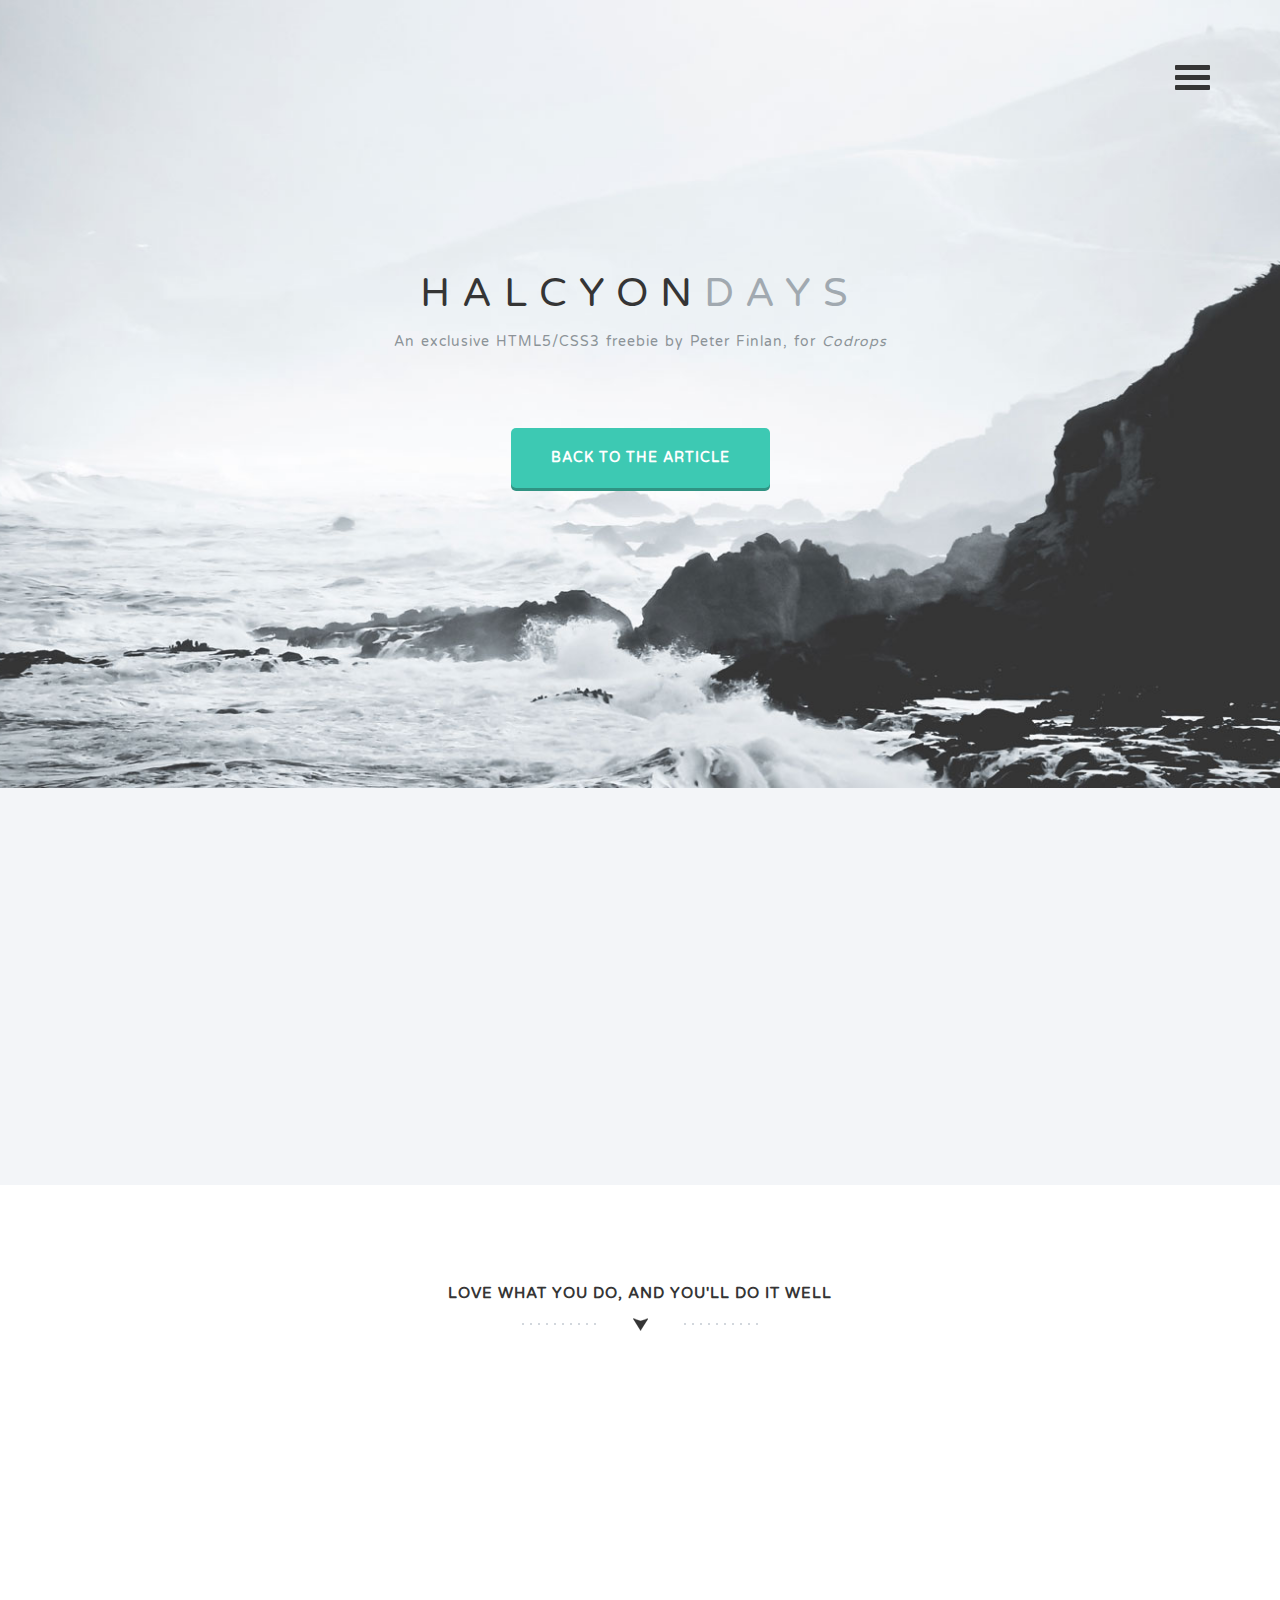
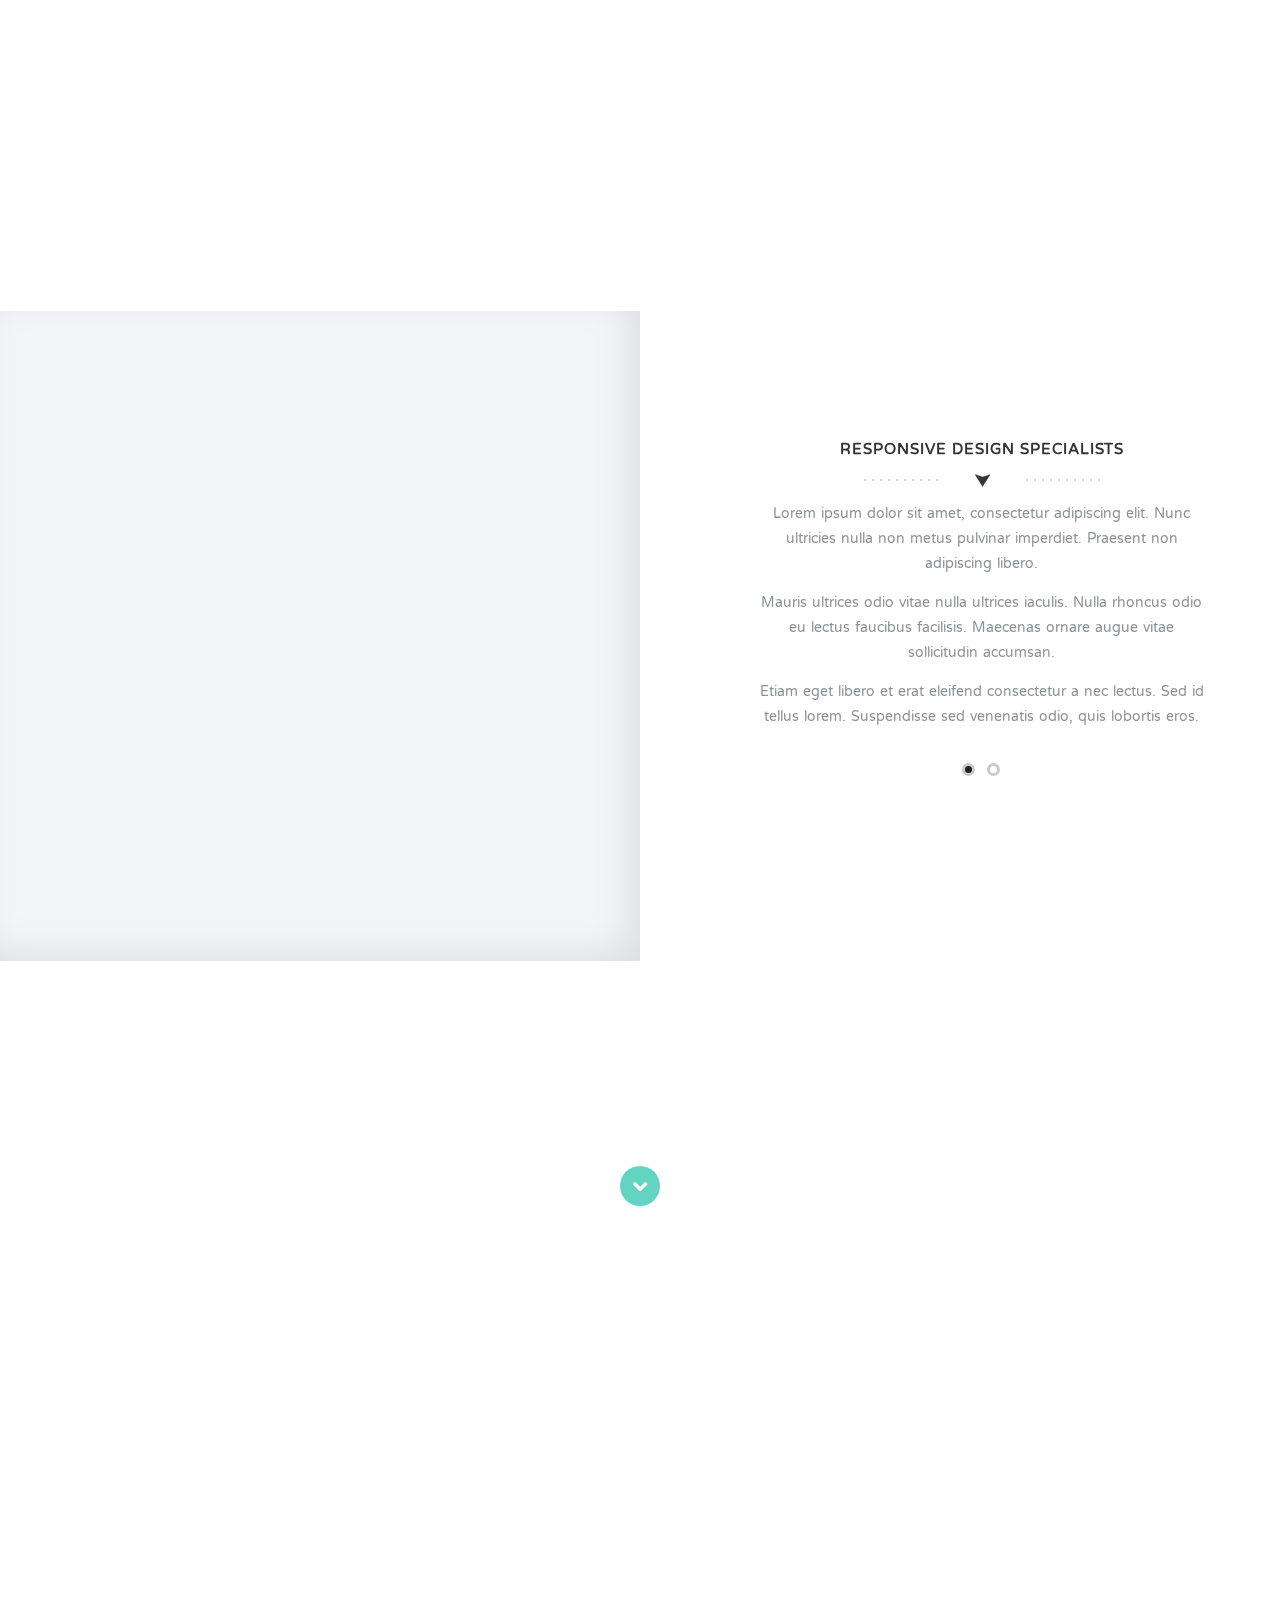
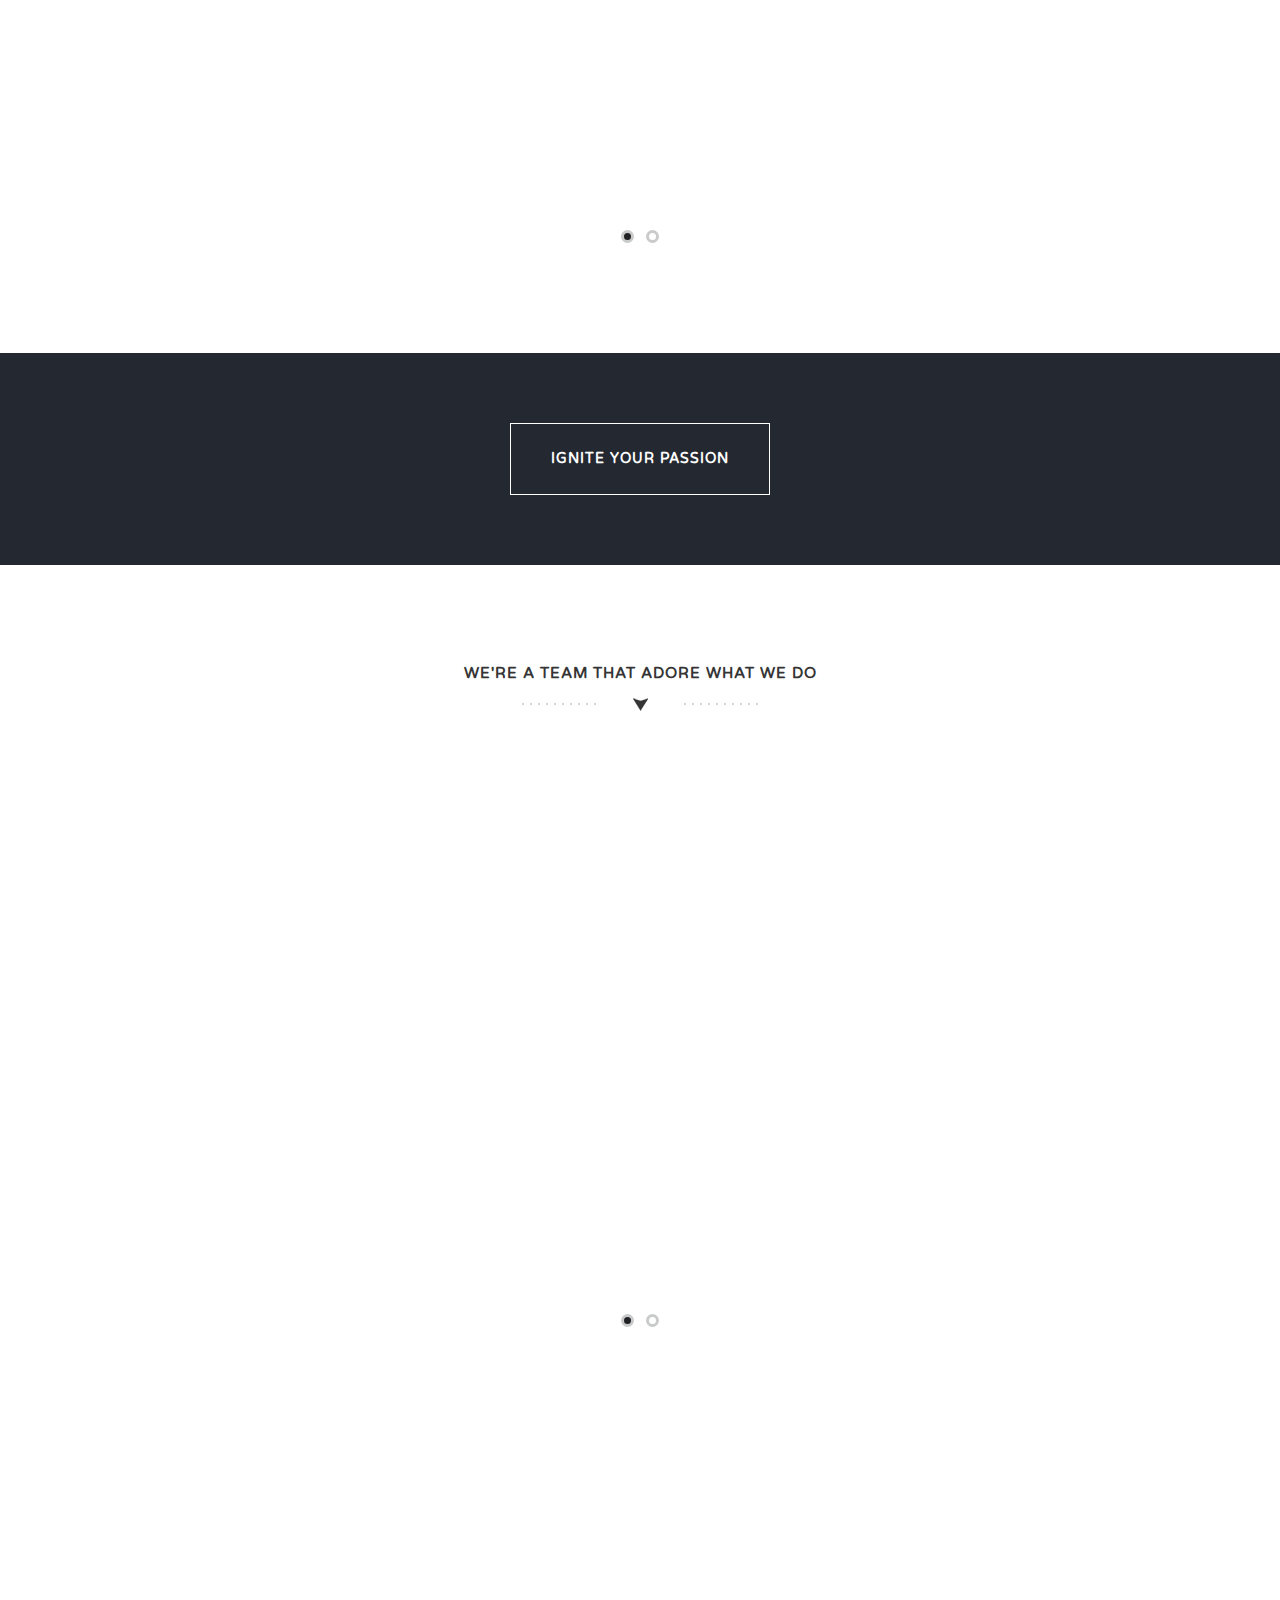
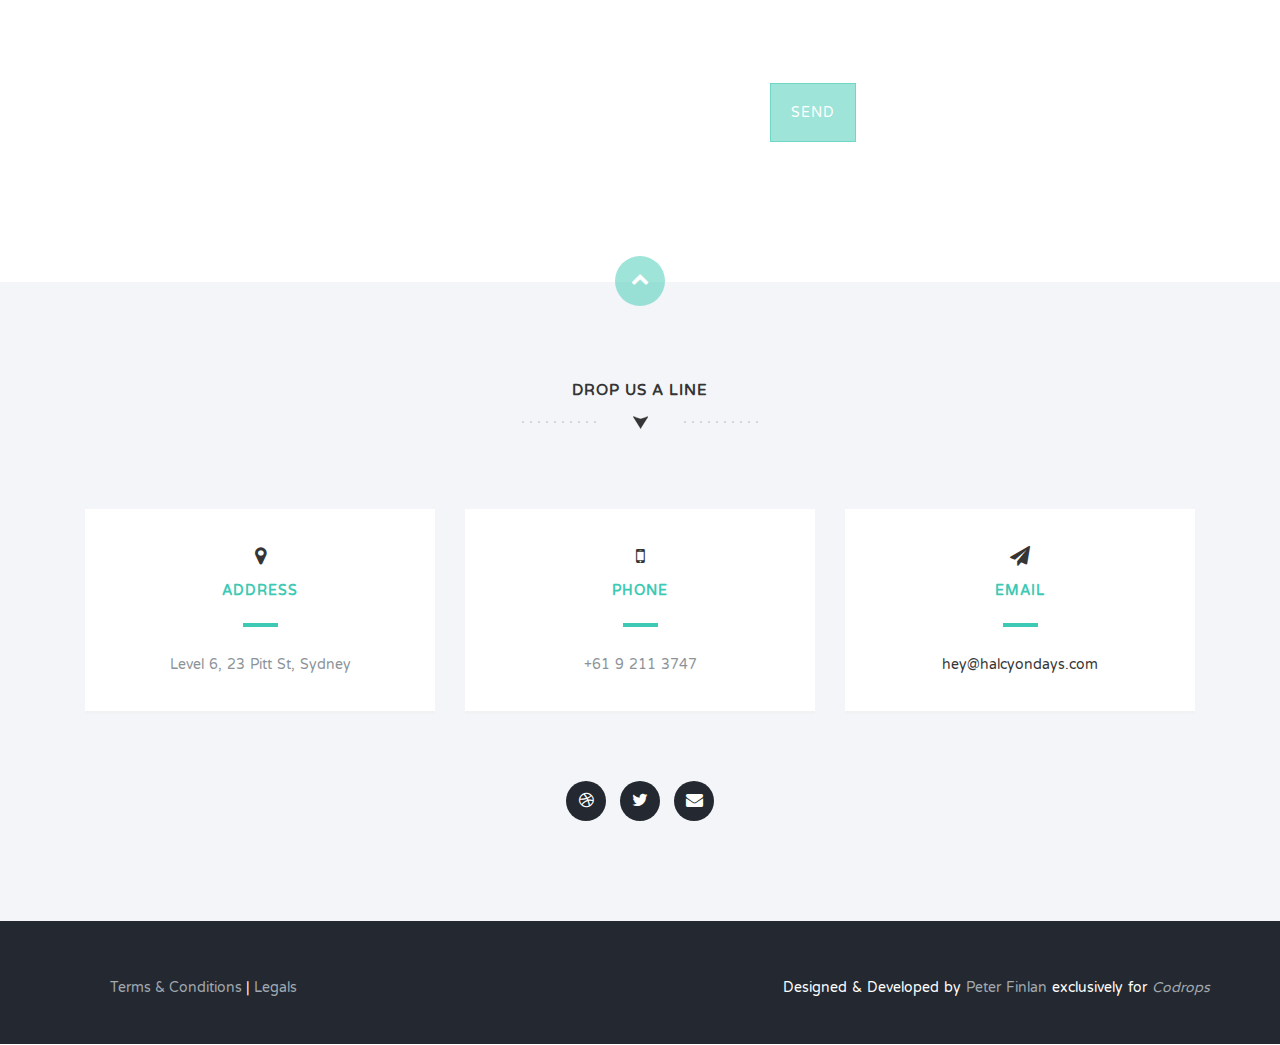
==== index.html @ e1e00771 "initial upload" ====
<!DOCTYPE html>
<html lang="en">
  <head>
    <meta charset="utf-8">
    <meta http-equiv="X-UA-Compatible" content="IE=edge">
    <meta name="viewport" content="width=device-width, initial-scale=1">
    <title>Halcyon Days - An Exclusive Freebie for Codrops by Peter Finlan.</title>
    <link href='http://fonts.googleapis.com/css?family=Varela+Round' rel='stylesheet' type='text/css'>
    <link href="css/bootstrap.min.css" rel="stylesheet">
    <link href="http://netdna.bootstrapcdn.com/font-awesome/4.1.0/css/font-awesome.min.css" rel="stylesheet">
    <link href="css/flexslider.css" rel="stylesheet" >
    <link href="css/styles.css" rel="stylesheet">
    <link href="css/queries.css" rel="stylesheet">
    <link href="css/animate.css" rel="stylesheet">
        <!-- HTML5 Shim and Respond.js IE8 support of HTML5 elements and media queries -->
        <!-- WARNING: Respond.js doesn't work if you view the page via file:// -->
        <!--[if lt IE 9]>
        <script src="https://oss.maxcdn.com/libs/html5shiv/3.7.0/html5shiv.js"></script>
        <script src="https://oss.maxcdn.com/libs/respond.js/1.4.2/respond.min.js"></script>
        <![endif]-->
      </head>
      <body id="top">
        <header id="home">
          <nav>
            <div class="container-fluid">
              <div class="row">
                <div class="col-md-8 col-md-offset-2 col-sm-8 col-sm-offset-2 col-xs-8 col-xs-offset-2">
                  <nav class="pull">
                    <ul class="top-nav">
                      <li><a href="#intro">Introduction <span class="indicator"><i class="fa fa-angle-right"></i></span></a></li>
                      <li><a href="#features">Features <span class="indicator"><i class="fa fa-angle-right"></i></span></a></li>
                      <li><a href="#responsive">Responsive Design <span class="indicator"><i class="fa fa-angle-right"></i></span></a></li>
                      <li><a href="#portfolio">Portfolio <span class="indicator"><i class="fa fa-angle-right"></i></span></a></li>
                      <li><a href="#team">Team <span class="indicator"><i class="fa fa-angle-right"></i></span></a></li>
                      <li><a href="#contact">Get in Touch <span class="indicator"><i class="fa fa-angle-right"></i></span></a></li>
                    </ul>
                  </nav>
                </div>
              </div>
            </div>
          </nav>
          <section class="hero" id="hero">
            <div class="container">
              <div class="row">
                <div class="col-md-12 text-right navicon">
                  <a id="nav-toggle" class="nav_slide_button" href="#"><span></span></a>
                </div>
              </div>
              <div class="row">
                <div class="col-md-8 col-md-offset-2 text-center inner">
                  <h1 class="animated fadeInDown">HALCYON<span>DAYS</span></h1>
                  <p class="animated fadeInUp delay-05s">An exclusive HTML5/CSS3 freebie by Peter Finlan, for <em>Codrops</em></p>
                </div>
              </div>
              <div class="row">
                <div class="col-md-6 col-md-offset-3 text-center">
                  <a href="http://tympanus.net/codrops/?p=19439" class="learn-more-btn">Back to the article</a>
                </div>
              </div>
            </div>
          </section>
        </header>
        <section class="intro text-center section-padding" id="intro">
          <div class="container">
            <div class="row">
              <div class="col-md-8 col-md-offset-2 wp1">
                <h1 class="arrow">A Creative Portfolio Template</h1>
                <p>Sed a lorem quis neque interdum <a href="#">consequat ut sed sem</a>. Duis quis tempor nunc. Interdum et malesuada fames ac ante ipsum primis in faucibus. Praesent id tempor ipsum. Fusce at massa ac nunc porta fringilla sed eget neque. Quisque quis pretium nulla. Fusce eget bibendum neque, vel volutpat augue. Lorem ipsum dolor sit amet, consectetur adipiscing elit. Interdum et malesuada fames ac ante ipsum primis in faucibus.</p>
              </div>
            </div>
          </div>
        </section>
        <section class="features text-center section-padding" id="features">
          <div class="container">
            <div class="row">
              <div class="col-md-12">
                <h1 class="arrow">Love what you do, and you'll do it well</h1>
                <div class="features-wrapper">
                  <div class="col-md-4 wp2">
                    <div class="icon">
                      <i class="fa fa-laptop shadow"></i>
                    </div>
                    <h2>Digital Design</h2>
                    <p>Lorem ipsum dolor sit amet, consectetur adipiscing elit. Sed a lorem quis neque interdum consequat ut sed sem. Duis quis tempor nunc. Interdum et malesuada fames ac ante ipsum
                    primis in faucibus.</p>
                  </div>
                  <div class="col-md-4 wp2 delay-05s">
                    <div class="icon">
                      <i class="fa fa-code shadow"></i>
                    </div>
                    <h2>Web Development</h2>
                    <p>Lorem ipsum dolor sit amet, consectetur adipiscing elit. Sed a lorem quis neque interdum consequat ut sed sem. Duis quis tempor nunc. Interdum et malesuada fames ac ante ipsum
                    primis in faucibus.</p>
                  </div>
                  <div class="col-md-4 wp2 delay-1s">
                    <div class="icon">
                      <i class="fa fa-heart shadow"></i>
                    </div>
                    <h2>Creative Direction</h2>
                    <p>Lorem ipsum dolor sit amet, consectetur adipiscing elit. Sed a lorem quis neque interdum consequat ut sed sem. Duis quis tempor nunc. Interdum et malesuada fames ac ante ipsum
                    primis in faucibus.</p>
                  </div>
                  <div class="clearfix"></div>
                </div>
              </div>
            </div>
          </div>
        </section>
        <section class="text-center" id="responsive">
          <div class="container-fluid nopadding responsive-services">
            <div class="wrapper">
              <div class="iphone">
                <div class="wp3"></div>
              </div>
              <div class="fluid-white"></div>
            </div>
            <div class="container designs">
              <div class="row">
                <div class="col-md-5 col-md-offset-7">
                  <div id="servicesSlider">
                    <ul class="slides">
                      <li>
                        <h1 class="arrow">Responsive Design Specialists</h1>
                        <p>Lorem ipsum dolor sit amet, consectetur adipiscing elit. Nunc ultricies nulla non metus pulvinar imperdiet. Praesent non adipiscing libero. </p>
                        <p>
                        Mauris ultrices odio vitae nulla ultrices iaculis. Nulla rhoncus odio eu lectus faucibus facilisis. Maecenas ornare augue vitae sollicitudin accumsan. </p>
                        <p>Etiam eget libero et erat eleifend consectetur a nec lectus. Sed id tellus lorem. Suspendisse sed venenatis odio, quis lobortis eros.</p>
                      </li>
                      <li>
                        <h1 class="arrow">Bootstrap Professionals</h1>
                        <p>Lorem ipsum dolor sit amet, consectetur adipiscing elit. Nunc ultricies nulla non metus pulvinar imperdiet. Praesent non adipiscing libero. </p>
                        <p>
                        Mauris ultrices odio vitae nulla ultrices iaculis. Nulla rhoncus odio eu lectus faucibus facilisis. Maecenas ornare augue vitae sollicitudin accumsan. </p>
                        <p>Etiam eget libero et erat eleifend consectetur a nec lectus. Sed id tellus lorem. Suspendisse sed venenatis odio, quis lobortis eros.</p>
                      </li>
                    </ul>
                  </div>
                </div>
              </div>
            </div>
          </div>
        </section>
        <section class="swag text-center">
          <div class="container">
            <div class="row">
              <div class="col-md-8 col-md-offset-2">
                <h1>I got 99 Problems<span>but <em>design</em> 'aint one</span></h1>
                <a href="#portfolio" class="down-arrow-btn"><i class="fa fa-chevron-down"></i></a>
              </div>
            </div>
          </div>
        </section>
        <section class="portfolio text-center section-padding" id="portfolio">
          <div class="container">
            <div class="row">
              <div id="portfolioSlider">
                <ul class="slides">
                  <li>
                    <div class="col-md-4 wp4">
                      <div class="overlay-effect effects clearfix">
                        <div class="img">
                          <img src="img/portfolio-01.jpg" alt="Portfolio Item">
                          <div class="overlay">
                            <a href="#" class="expand"><i class="fa fa-search"></i><br>View More</a>
                            <a class="close-overlay hidden">x</a>
                          </div>
                        </div>
                      </div>
                      <h2>Creative Minds</h2>
                      <p>Lorem ipsum dolor sit amet, consectetur adipiscing elit. Nunc ultricies nulla non metus pulvinar imperdiet. Praesent non adipiscing libero.</p>
                    </div>
                    <div class="col-md-4 wp4 delay-05s">
                      <div class="overlay-effect effects clearfix">
                        <div class="img">
                          <img src="img/portfolio-02.jpg" alt="Portfolio Item">
                          <div class="overlay">
                            <a href="#" class="expand"><i class="fa fa-search"></i><br>View More</a>
                            <a class="close-overlay hidden">x</a>
                          </div>
                        </div>
                      </div>
                      <h2>Creative Hearts</h2>
                      <p>Lorem ipsum dolor sit amet, consectetur adipiscing elit. Nunc ultricies nulla non metus pulvinar imperdiet. Praesent non adipiscing libero.</p>
                    </div>
                    <div class="col-md-4 wp4 delay-1s">
                      <div class="overlay-effect effects clearfix">
                        <div class="img">
                          <img src="img/portfolio-03.jpg" alt="Portfolio Item">
                          <div class="overlay">
                            <a href="#" class="expand"><i class="fa fa-search"></i><br>View More</a>
                            <a class="close-overlay hidden">x</a>
                          </div>
                        </div>
                      </div>
                      <h2>Creative Ideas</h2>
                      <p>Lorem ipsum dolor sit amet, consectetur adipiscing elit. Nunc ultricies nulla non metus pulvinar imperdiet. Praesent non adipiscing libero.</p>
                    </div>
                  </li>
                  <li>
                    <div class="col-md-4 wp4">
                      <div class="overlay-effect effects clearfix">
                        <div class="img">
                          <img src="img/portfolio-01.jpg" alt="Portfolio Item">
                          <div class="overlay">
                            <a href="#" class="expand"><i class="fa fa-search"></i><br>View More</a>
                            <a class="close-overlay hidden">x</a>
                          </div>
                        </div>
                      </div>
                      <h2>Creative Minds</h2>
                      <p>Lorem ipsum dolor sit amet, consectetur adipiscing elit. Nunc ultricies nulla non metus pulvinar imperdiet. Praesent non adipiscing libero.</p>
                    </div>
                    <div class="col-md-4 wp4 delay-05s">
                      <div class="overlay-effect effects clearfix">
                        <div class="img">
                          <img src="img/portfolio-02.jpg" alt="Portfolio Item">
                          <div class="overlay">
                            <a href="#" class="expand"><i class="fa fa-search"></i><br>View More</a>
                            <a class="close-overlay hidden">x</a>
                          </div>
                        </div>
                      </div>
                      <h2>Creative Hearts</h2>
                      <p>Lorem ipsum dolor sit amet, consectetur adipiscing elit. Nunc ultricies nulla non metus pulvinar imperdiet. Praesent non adipiscing libero.</p>
                    </div>
                    <div class="col-md-4 wp4 delay-1s">
                      <div class="overlay-effect effects clearfix">
                        <div class="img">
                          <img src="img/portfolio-03.jpg" alt="Portfolio Item">
                          <div class="overlay">
                            <a href="#" class="expand"><i class="fa fa-search"></i><br>View More</a>
                            <a class="close-overlay hidden">x</a>
                          </div>
                        </div>
                      </div>
                      <h2>Creative Ideas</h2>
                      <p>Lorem ipsum dolor sit amet, consectetur adipiscing elit. Nunc ultricies nulla non metus pulvinar imperdiet. Praesent non adipiscing libero.</p>
                    </div>
                  </li>
                </ul>
              </div>
            </div>
          </div>
        </section>
        <div class="ignite-cta text-center">
          <div class="container">
            <div class="row">
              <div class="col-md-12">
                <a href="#" class="ignite-btn">Ignite Your Passion</a>
              </div>
            </div>
          </div>
        </div>
        <section class="team text-center section-padding" id="team">
          <div class="container">
            <div class="row">
              <div class="col-md-12">
                <h1 class="arrow">We're a team that adore what we do</h1>
              </div>
            </div>
            <div class="row">
              <div class="team-wrapper">
                <div id="teamSlider">
                  <ul class="slides">
                    <li>
                      <div class="col-md-4 wp5">
                        <img src="img/team-01.png" alt="Team Member">
                        <h2>Jon Snow</h2>
                        <p>Lorem ipsum dolor sit amet, consectetur adipiscing elit. Nunc ultricies nulla non metus pulvinar imperdiet. Praesent non adipiscing libero.</p>
                        <div class="social">
                          <ul class="social-buttons">
                            <li><a href="#" class="social-btn"><i class="fa fa-dribbble"></i></a></li>
                            <li><a href="#" class="social-btn"><i class="fa fa-twitter"></i></a></li>
                            <li><a href="#" class="social-btn"><i class="fa fa-envelope"></i></a></li>
                          </ul>
                        </div>
                      </div>
                      
                      <div class="col-md-4 wp5 delay-05s">
                        <img src="img/team-02.png" alt="Team Member">
                        <h2>Cersei Lannister</h2>
                        <p>Lorem ipsum dolor sit amet, consectetur adipiscing elit. Nunc ultricies nulla non metus pulvinar imperdiet. Praesent non adipiscing libero.</p>
                        <div class="social">
                          <ul class="social-buttons">
                            <li><a href="#" class="social-btn"><i class="fa fa-dribbble"></i></a></li>
                            <li><a href="#" class="social-btn"><i class="fa fa-twitter"></i></a></li>
                            <li><a href="#" class="social-btn"><i class="fa fa-envelope"></i></a></li>
                          </ul>
                        </div>
                      </div>
                      <div class="col-md-4 wp5 delay-1s">
                        <img src="img/team-03.png" alt="Team Member">
                        <h2>Jamie Lannister</h2>
                        <p>Lorem ipsum dolor sit amet, consectetur adipiscing elit. Nunc ultricies nulla non metus pulvinar imperdiet. Praesent non adipiscing libero.</p>
                        <div class="social">
                          <ul class="social-buttons">
                            <li><a href="#" class="social-btn"><i class="fa fa-dribbble"></i></a></li>
                            <li><a href="#" class="social-btn"><i class="fa fa-twitter"></i></a></li>
                            <li><a href="#" class="social-btn"><i class="fa fa-envelope"></i></a></li>
                          </ul>
                        </div>
                      </div>
                    </li>
                    <li>
                      <div class="col-md-4 wp5">
                        <img src="img/team-01.png" alt="Team Member">
                        <h2>Jon Snow</h2>
                        <p>Lorem ipsum dolor sit amet, consectetur adipiscing elit. Nunc ultricies nulla non metus pulvinar imperdiet. Praesent non adipiscing libero.</p>
                        <div class="social">
                          <ul class="social-buttons">
                            <li><a href="#" class="social-btn"><i class="fa fa-dribbble"></i></a></li>
                            <li><a href="#" class="social-btn"><i class="fa fa-twitter"></i></a></li>
                            <li><a href="#" class="social-btn"><i class="fa fa-envelope"></i></a></li>
                          </ul>
                        </div>
                      </div>
                      <div class="col-md-4 wp5 delay-05s">
                        <img src="img/team-02.png" alt="Team Member">
                        <h2>Cersei Lannister</h2>
                        <p>Lorem ipsum dolor sit amet, consectetur adipiscing elit. Nunc ultricies nulla non metus pulvinar imperdiet. Praesent non adipiscing libero.</p>
                        <div class="social">
                          <ul class="social-buttons">
                            <li><a href="#" class="social-btn"><i class="fa fa-dribbble"></i></a></li>
                            <li><a href="#" class="social-btn"><i class="fa fa-twitter"></i></a></li>
                            <li><a href="#" class="social-btn"><i class="fa fa-envelope"></i></a></li>
                          </ul>
                        </div>
                      </div>
                      <div class="col-md-4 wp5 delay-1s">
                        <img src="img/team-03.png" alt="Team Member">
                        <h2>Jamie Lannister</h2>
                        <p>Lorem ipsum dolor sit amet, consectetur adipiscing elit. Nunc ultricies nulla non metus pulvinar imperdiet. Praesent non adipiscing libero.</p>
                        <div class="social">
                          <ul class="social-buttons">
                            <li><a href="#" class="social-btn"><i class="fa fa-dribbble"></i></a></li>
                            <li><a href="#" class="social-btn"><i class="fa fa-twitter"></i></a></li>
                            <li><a href="#" class="social-btn"><i class="fa fa-envelope"></i></a></li>
                          </ul>
                        </div>
                      </div>
                    </li>
                  </ul>
                </div>
              </div>
            </div>
          </div>
        </section>
        <section class="subscribe text-center">
          <div class="container">
            <h1><i class="fa fa-paper-plane"></i><span>Subscribe to stay in the loop</span></h1>
            <form action="#">
              <input type="text" name="" value="" placeholder="" required>
              <input type="submit" name="" value="Send">
            </form>
          </div>
        </section>
        <section class="dark-bg text-center section-padding contact-wrap" id="contact">
          <a href="#top" class="up-btn"><i class="fa fa-chevron-up"></i></a>
          <div class="container">
            <div class="row">
              <div class="col-md-12">
                <h1 class="arrow">Drop us a line</h1>
              </div>
            </div>
            <div class="row contact-details">
              <div class="col-md-4">
                <div class="light-box box-hover">
                  <h2><i class="fa fa-map-marker"></i><span>Address</span></h2>
                  <p>Level 6, 23 Pitt St, Sydney</p>
                </div>
              </div>
              <div class="col-md-4">
                <div class="light-box box-hover">
                  <h2><i class="fa fa-mobile"></i><span>Phone</span></h2>
                  <p>+61 9 211 3747</p>
                </div>
              </div>
              <div class="col-md-4">
                <div class="light-box box-hover">
                  <h2><i class="fa fa-paper-plane"></i><span>Email</span></h2>
                  <p><a href="#">hey@halcyondays.com</a></p>
                </div>
              </div>
            </div>
            <div class="row">
              <div class="col-md-12">
                <ul class="social-buttons">
                  <li><a href="#" class="social-btn"><i class="fa fa-dribbble"></i></a></li>
                  <li><a href="#" class="social-btn"><i class="fa fa-twitter"></i></a></li>
                  <li><a href="#" class="social-btn"><i class="fa fa-envelope"></i></a></li>
                </ul>
              </div>
            </div>
          </div>
        </section>
        <footer>
          <div class="container">
            <div class="row">
              <div class="col-md-6">
                <ul class="legals">
                  <li><a href="#">Terms &amp; Conditions</a></li>
                  <li><a href="#">Legals</a></li>
                </ul>
              </div>
              <div class="col-md-6 credit">
                <p>Designed &amp; Developed by <a href="http://www.peterfinlan.com/">Peter Finlan</a> exclusively for <a href="http://tympanus.net/codrops/"><em>Codrops</em></a></p>
              </div>
            </div>
          </div>
        </footer>
        <!-- jQuery (necessary for Bootstrap's JavaScript plugins) -->
        <script src="https://ajax.googleapis.com/ajax/libs/jquery/1.11.0/jquery.min.js"></script>
        <!-- Include all compiled plugins (below), or include individual files as needed -->
        <script src="js/waypoints.min.js"></script>
        <script src="js/bootstrap.min.js"></script>
        <script src="js/scripts.js"></script>
        <script src="js/jquery.flexslider.js"></script>
        <script src="js/modernizr.js"></script>
      </body>
    </html>
---- css/styles.css ----
/* ! normalize.css v1.0.0 | MIT License | git.io/normalize */
 
/* ==========================================================================
HTML5 display definitions
========================================================================== */
 
/* * Corrects `block` display not defined in IE 6/7/8/9 and Firefox 3. */
 
article, aside, details, figcaption, figure, footer, header, hgroup, nav, section, summary { display: block; }
/* * Corrects `inline-block` display not defined in IE 6/7/8/9 and Firefox 3. */
audio, canvas, video { display: inline-block; *display: inline; *zoom: 1; }
/* * Prevents modern browsers from displaying `audio` without controls.
* Remove excess height in iOS 5 devices. */
audio:not([controls]) { display: none; height: 0; }
/* * Addresses styling for `hidden` attribute not present in IE 7/8/9, Firefox 3, * and Safari 4.
* Known issue:no IE 6 support. */
[hidden] { display: none; }
/* ==========================================================================
Base
========================================================================== */
/* * 1. Corrects text resizing oddly in IE 6/7 when body `font-size` is set using
*    `em` units.
* 2. Prevents iOS text size adjust after orientation change, without disabling
*    user zoom. */
 
html { font-size: 100%; /* 1 */
	-webkit-text-size-adjust: 100%; /* 2 */
-ms-text-size-adjust: 100%; /* 2 */ }
html, html a { -webkit-font-smoothing: antialiased; text-shadow: 1px 1px 1px rgba(0, 0, 0, 0.004); }
/* * Addresses `font-family` inconsistency between `textarea` and other form
* elements. */
html, button, input, select, textarea { font-family: 'Varela Round', sans-serif; }
/* * Addresses margins handled incorrectly in IE 6/7. */
body { margin: 0; font-family: 'Varela Round', sans-serif; }
/* ==========================================================================
Links
========================================================================== */
/* * Addresses `outline` inconsistency between Chrome and other browsers. */
 
a:focus { outline: thin dotted; }
/* * Improves readability when focused and also mouse hovered in all browsers. */
a:active, a:hover { outline: 0; }
/* ==========================================================================
Typography
========================================================================== */
/* * Addresses font sizes and margins set differently in IE 6/7.
* Addresses font sizes within `section` and `article` in Firefox 4+, Safari 5, * and Chrome. */
 
h1 { font-size: 2em; margin: 0.67em 0; color: #353535; }
h2 { font-size: 1.5em; margin: 0.83em 0; }
h3 { font-size: 1.17em; margin: 1em 0; }
h4 { font-size: 1em; margin: 1.33em 0; }
h5 { font-size: 0.83em; margin: 1.67em 0; }
h6 { font-size: 0.75em; margin: 2.33em 0; }
/* * Addresses styling not present in IE 7/8/9, Safari 5, and Chrome. */
abbr[title] { border-bottom: 1px dotted; }
/* * Addresses style set to `bolder` in Firefox 3+, Safari 4/5, and Chrome. */
b, strong { font-weight: bold; }
blockquote { margin: 1em 40px; }
/* * Addresses styling not present in Safari 5 and Chrome. */
dfn { font-style: italic; }
/* * Addresses styling not present in IE 6/7/8/9. */
mark { background: #ff0; color: #000; }
/* * Addresses margins set differently in IE 6/7. */
p, pre { margin: 1em 0; }
/* * Corrects font family set oddly in IE 6, Safari 4/5, and Chrome. */
code, kbd, pre, samp { font-family: monospace, serif; _font-family: 'courier new', monospace; font-size: 1em; }
/* * Improves readability of pre-formatted text in all browsers. */
pre { white-space: pre; white-space: pre-wrap; word-wrap: break-word; }
/* * Addresses CSS quotes not supported in IE 6/7. */
q { quotes: none; }
/* * Addresses `quotes` property not supported in Safari 4. */
q:before, q:after { content: ''; content: none; }
small { font-size: 75%; }
/* * Prevents `sub` and `sup` affecting `line-height` in all browsers. */
sub, sup { font-size: 75%; line-height: 0; position: relative; vertical-align: baseline; }
sup { top: -0.5em; }
sub { bottom: -0.25em; }
/* ==========================================================================
Lists
========================================================================== */
/* * Addresses margins set differently in IE 6/7. */
 
dl, menu, ol, ul { margin: 1em 0; }
dd { margin: 0 0 0 40px; }
/* * Addresses paddings set differently in IE 6/7. */
menu, ol, ul { padding: 0 0 0 40px; }
/* * Corrects list images handled incorrectly in IE 7. */
nav ul, nav ol { list-style: none; list-style-image: none; }
/* ==========================================================================
Embedded content
========================================================================== */
/* * 1. Removes border when inside `a` element in IE 6/7/8/9 and Firefox 3.
* 2. Improves image quality when scaled in IE 7. */
 
img { border: 0; /* 1 */
-ms-interpolation-mode: bicubic; /* 2 */ }
/* * Corrects overflow displayed oddly in IE 9. */
svg:not(:root) { overflow: hidden; }
/* ==========================================================================
Figures
========================================================================== */
/* * Addresses margin not present in IE 6/7/8/9, Safari 5, and Opera 11. */
 
figure { margin: 0; }
/* ==========================================================================
Forms
========================================================================== */
/* * Corrects margin displayed oddly in IE 6/7. */
 
form { margin: 0; }
/* * Define consistent border, margin, and padding. */
fieldset { border: 1px solid #c0c0c0; margin: 0 2px; padding: 0.35em 0.625em 0.75em; }
/* * 1. Corrects color not being inherited in IE 6/7/8/9.
* 2. Corrects text not wrapping in Firefox 3.
* 3. Corrects alignment displayed oddly in IE 6/7. */
legend { border: 0; /* 1 */
	padding: 0; white-space: normal; /* 2 */
*margin-left: -7px; /* 3 */ }
/* * 1. Corrects font size not being inherited in all browsers.
* 2. Addresses margins set differently in IE 6/7, Firefox 3+, Safari 5, *    and Chrome.
* 3. Improves appearance and consistency in all browsers. */
button, input, select, textarea { font-size: 100%; /* 1 */
	margin: 0; /* 2 */
	vertical-align: baseline; /* 3 */
*vertical-align: middle; /* 3 */ }
/* * Addresses Firefox 3+ setting `line-height` on `input` using ` !important` in
* the UA stylesheet. */
button, input { line-height: normal; }
/* * 1. Avoid the WebKit bug in Android 4.0.* where (2) destroys native `audio`
*    and `video` controls.
* 2. Corrects inability to style clickable `input` types in iOS.
* 3. Improves usability and consistency of cursor style between image-type
*    `input` and others.
* 4. Removes inner spacing in IE 7 without affecting normal text inputs.
*    Known issue:inner spacing remains in IE 6. */
button, html input[type="button"], /* 1 */
input[type="reset"], input[type="submit"] { -webkit-appearance: button; /* 2 */
	cursor: pointer; /* 3 */
*overflow: visible; /* 4 */ }
/* * Re-set default cursor for disabled elements. */
button[disabled], input[disabled] { cursor: default; }
/* * 1. Addresses box sizing set to content-box in IE 8/9.
* 2. Removes excess padding in IE 8/9.
* 3. Removes excess padding in IE 7.
*    Known issue:excess padding remains in IE 6. */
input[type="checkbox"], input[type="radio"] { box-sizing: border-box; /* 1 */
	padding: 0; /* 2 */
	*height: 13px; /* 3 */
*width: 13px; /* 3 */ }
/* * 1. Addresses `appearance` set to `searchfield` in Safari 5 and Chrome.
* 2. Addresses `box-sizing` set to `border-box` in Safari 5 and Chrome
*    (include `-moz` to future-proof). */
input[type="search"] { -webkit-appearance: textfield; /* 1 */
	-moz-box-sizing: content-box; -webkit-box-sizing: content-box; /* 2 */
box-sizing: content-box; }
/* * Removes inner padding and search cancel button in Safari 5 and Chrome
* on OS X. */
input[type="search"]::-webkit-search-cancel-button, input[type="search"]::-webkit-search-decoration { -webkit-appearance: none; }
/* * Removes inner padding and border in Firefox 3+. */
button::-moz-focus-inner, input::-moz-focus-inner { border: 0; padding: 0; }
/* * 1. Removes default vertical scrollbar in IE 6/7/8/9.
* 2. Improves readability and alignment in all browsers. */
textarea { overflow: auto; /* 1 */
vertical-align: top; /* 2 */ }
/* ==========================================================================
Tables
========================================================================== */
/* * Remove most spacing between table cells. */
table { border-collapse: collapse; border-spacing: 0; }
/* ==========================================================================
Global Styles
========================================================================== */
a { color: #353535; -webkit-transition: all 0.5s; -moz-transition: all 0.5s; -o-transition: all 0.5s; transition: all 0.5s; }
a:hover, a:focus { color: #3dc9b3; text-decoration: none; }
p { color: #8c9398; word-spacing: 1px; line-height: 25px; font-size: 14px; }
h2 { font-size: 15px; color: #353535; text-transform: uppercase; font-weight: bold; }
h2::after { content: " "; border: solid 2px #3dc9b3; display: block; width: 35px; margin: 25px auto; }
.section-padding { padding: 90px 0 100px }
.dark-bg { background: #f3f5f8; }
.light-bg { background-color: #fff; }
.dark-box { background: #f3f5f8; -webkit-box-shadow: 0px 3px 0px 0px #f0f2f4; -moz-box-shadow: 0px 3px 0px 0px #f0f2f4; box-shadow: 0px 3px 0px 0px #f0f2f4; }
.light-box { background-color: #fff; -webkit-box-shadow: 0px 3px 0px 0px #f0f2f4; -moz-box-shadow: 0px 3px 0px 0px #f0f2f4; box-shadow: 0px 3px 0px 0px #f0f2f4; padding: 20px 0; }
.light-box:hover, .light-box:focus { -webkit-box-shadow: 0px 3px 0px 0px #3dc9b3; -moz-box-shadow: 0px 3px 0px 0px #3dc9b3; box-shadow: 0px 3px 0px 0px #3dc9b3; }
.box-hover { transition: all 500ms ease-in-out; -webkit-transition: all 500ms ease-in-out; -moz-transition: all 500ms ease-in-out; -o-transition: all 500ms ease-in-out; }
.box-hover:hover, .box-hover:focus { transform: translate(0, -15px); -webkit-transform: translate(0, -15px); -ms-transform: translate(0, -15px); }
.wrapper { height: 650px; }
.nopadding { padding: 0; }
.inner { padding-top: 170px; }
/* ==========================================================================
Navigation
========================================================================== */
nav { background-color: #242830; margin-top: -1px; }
nav ul { list-style: none; padding: 0; }
nav ul li { color: rgba(255, 255, 255, 0.6); display: block; border-bottom: 1px dotted rgba(255, 255, 255, 0.2); transition: all 0.5s ease; -moz-transition: all 0.5s ease; -webkit-transition: all 0.5s ease; -o-transition: all 0.5s ease; padding-left: 0; position: relative; }
nav ul li:last-child { border: none; }
nav ul li a { color: rgba(255, 255, 255, 0.6); display: block; padding: 20px; transition: all 0.5s ease; -moz-transition: all 0.5s ease; -webkit-transition: all 0.5s ease; -o-transition: all 0.5s ease; padding-left: 0; position: relative; }
nav ul li a:hover, nav ul li a:focus { text-decoration: none; color: rgba(255, 255, 255, 1); }
#nav-toggle { position: absolute; right: 15px; top: 0; }
#nav-toggle { cursor: pointer; padding: 10px 35px 16px 0px; }
#nav-toggle span, #nav-toggle span:before, #nav-toggle span:after { cursor: pointer; border-radius: 1px; -moz-border-radius: 1px; -webkit-border-radius: 1px; -o-border-radius: 1px; height: 5px; width: 35px; background: #353535; position: absolute; display: block; content: ''; }
#nav-toggle span:before { top: -10px; }
#nav-toggle span:after { bottom: -10px; }
#nav-toggle span, #nav-toggle span:before, #nav-toggle span:after { transition: all 500ms ease-in-out; -webkit-transition: all 500ms ease-in-out; -moz-transition: all 500ms ease-in-out; -o-transition: all 500ms ease-in-out; }
#nav-toggle.active span { background-color: transparent; }
#nav-toggle.active span:before, #nav-toggle.active span:after { top: 0; }
#nav-toggle.active span:before { transform: rotate(45deg); -webkit-transform: rotate(45deg); -ms-transform: rotate(45deg); }
#nav-toggle.active span:after { transform: translateY(-10px) rotate(-45deg); -webkit-transform: translateY(-10px) rotate(-45deg); -ms-transform: translateY(-10px) rotate(-45deg); top: 10px; }
.navicon { position: relative; height: 26px; }
.indicator { position: absolute; right: 0 !important; }
.pull { display: none; }
/* ==========================================================================
Hero
========================================================================== */
.hero { background: url('../img/hero-bg.jpg') no-repeat center center; -webkit-background-size: cover; -moz-background-size: cover; -o-background-size: cover; background-size: cover; padding: 65px 0 300px 0; height: auto; }
.hero h1 { font-size: 40px; letter-spacing: 12px; margin: 10px; }
.hero h1 span { color: #a1a9b0; display: inline-block; }
.hero p { letter-spacing: 1px; }
.learn-more-btn { background: rgba(61, 201, 179, 1); padding: 20px 40px; border-radius: 5px; -moz-border-radius: 5px; -webkit-border-radius: 5px; -o-border-radius: 5px; color: #fff; text-transform: uppercase; letter-spacing: 1px; display: inline-block; -webkit-box-shadow: 0px 3px 0px 0px #309383; -moz-box-shadow: 0px 3px 0px 0px #309383; box-shadow: 0px 3px 0px 0px #309383; margin: 60px 0 0; font-weight: bold; }
.learn-more-btn:hover, .learn-more-btn:focus { background: rgba(61, 201, 179, 0.6); color: #fff; }
/* ==========================================================================
Intro
========================================================================== */
.intro { background: #f3f5f8; }
.intro p { margin: 50px 0 0; }
h1.arrow { font-size: 15px; text-transform: uppercase; color: #353535; letter-spacing: 1px; background: url('../img/h1-bg.png') no-repeat center bottom; padding-bottom: 30px; font-weight: bold; }
/* ==========================================================================
Features
========================================================================== */
.features-wrapper, .team-wrapper { margin: 70px 0 0; }
.shadow { text-shadow: rgb(55, 181, 161) 1px 1px, rgb(55, 181, 161) 2px 2px, rgb(55, 181, 161) 3px 3px, rgb(55, 181, 161) 4px 4px, rgb(55, 181, 161) 5px 5px, rgb(55, 181, 161) 6px 6px, rgb(55, 181, 161) 7px 7px, rgb(55, 181, 161) 8px 8px, rgb(55, 181, 161) 9px 9px, rgb(55, 181, 161) 10px 10px, rgb(55, 181, 161) 11px 11px, rgb(55, 181, 161) 12px 12px, rgb(55, 182, 162) 13px 13px, rgb(55, 183, 163) 14px 14px, rgb(56, 184, 164) 15px 15px, rgb(56, 185, 165) 16px 16px, rgb(56, 186, 166) 17px 17px, rgb(57, 187, 167) 18px 18px, rgb(57, 188, 168) 19px 19px, rgb(57, 189, 169) 20px 20px, rgb(58, 191, 170) 21px 21px, rgb(58, 192, 171) 22px 22px, rgb(58, 193, 172) 23px 23px, rgb(59, 194, 173) 24px 24px, rgb(59, 195, 174) 25px 25px, rgb(59, 196, 175) 26px 26px, rgb(60, 197, 176) 27px 27px, rgb(60, 198, 177) 28px 28px, rgb(60, 199, 178) 29px 29px, rgb(61, 201, 179) 30px 30px; }
.icon { height: 175px; width: 175px; line-height: 175px; max-width: 100%; background: #3dc9b3; border-radius: 50%; -o-border-radius: 50%; -moz-border-radius: 50%; -webkit-border-radius: 50%; display: block; color: #fff; font-size: 55px; text-align: center; vertical-align: middle; position: relative; margin: 0 auto 50px; }
/* ==========================================================================
iPhone Section
========================================================================== */
.iphone { width: 50%; background: #f3f5f8; float: left; height: 100%; box-shadow: inset -15px -11px 40px -6px rgba(0, 0, 0, 0.1); -moz-box-shadow: inset -15px -11px 40px -6px rgba(0, 0, 0, 0.1); -webkit-box-shadow: inset -15px -11px 40px -6px rgba(0, 0, 0, 0.1); z-index: 1; }
.fluid-white { width: 50%; background: #fff; float: right; height: 100%; z-index: 2; }
.responsive-services { position: relative; }
/* ==========================================================================
Swag
========================================================================== */
.swag { background: url('../img/plants-bg.jpg') no-repeat center center; -webkit-background-size: cover; -moz-background-size: cover; -o-background-size: cover; background-size: cover; background-attachment: fixed; padding: 50px 0; }
.swag h1 { color: #fff; font-size: 40px; text-transform: uppercase; letter-spacing: 5px; }
.swag h1 span { display: block; font-size: 25px; margin-top: 20px; }
.down-arrow-btn { width: 40px; height: 40px; border-radius: 50%; -moz-border-radius: 50%; -webkit-border-radius: 50%; -o-border-radius: 50%; background: rgba(61, 201, 179, 0.8); display: inline-block; margin: 10px auto 20px; color: #fff; font-size: 16px; line-height: 40px; text-align: center; }
.down-arrow-btn:hover, .down-arrow-btn:focus { color: #fff; background: rgba(61, 201, 179, 1); }
/* ==========================================================================
Portfolio
========================================================================== */
.effects { padding-left: 15px; }
.effects .img { position: relative; margin-bottom: 50px; position: relative; z-index: 1; overflow: hidden; }
.effects .img:nth-child(n) { margin-right: 5px; }
.effects .img:first-child { margin-left: -15px; }
.effects .img:last-child { margin-right: 0; }
.effects .img img { display: block; margin: 0; padding: 0; height: auto; }
.overlay { display: block; position: absolute; z-index: 20; background: rgba(100, 194, 158, 0.8); overflow: hidden; transition: all 0.5s; -webkit-transition: all 0.5s; -moz-transition: all 0.5s; -o-transition: all 0.5s; }
a.close-overlay { display: block; position: absolute; top: 0; right: 0; z-index: 100; width: 45px; height: 45px; font-size: 20px; font-weight: 700; color: #fff; line-height: 45px; text-align: center; background-color: #000; cursor: pointer; }
a.close-overlay.hidden { display: none; }
a.expand { display: block; position: absolute; z-index: 100; text-align: center; color: #fff; font-weight: 600; font-size: 14px; text-transform: uppercase; line-height: 30px; }
.overlay-effect .img i { font-size: 30px; }
.overlay-effect .overlay { bottom: 0; left: 0; right: 0; width: 100%; height: 100%; opacity: 0; }
.overlay-effect .overlay a.expand { left: 0; right: 0; bottom: 47%; margin: 0 auto -30px auto; }
.overlay-effect .img.hover .overlay { height: 100%; opacity: 1; }
.img img { width: -webkit-calc(100% + 40px) !important; width: calc(100% + 40px) !important; -webkit-transition: opacity 0.35s, -webkit-transform 0.35s; transition: opacity 0.35s, transform 0.35s; -moz-transition: opacity 0.35s, -moz-transform 0.35s; -o-transition: opacity 0.35s, -o-transform 0.35s; -webkit-transform: translate3d(-40px, 0, 0); transform: translate3d(-40px, 0, 0); -ms-transform: translate3d(-40px, 0, 0); }
.img:hover img { -webkit-transform: translate3d(0, 0, 0); transform: translate3d(0, 0, 0); -ms-transform: translate3d(-40px, 0, 0); }
.designs { position: absolute; left: 0; right: 0; margin-left: auto; margin-right: auto; top: 50px; }
/* ==========================================================================
Subscribe
========================================================================== */
.subscribe { background: url('../img/keyboard-bg.jpg') no-repeat center center; -webkit-background-size: cover; -moz-background-size: cover; -o-background-size: cover; background-size: cover; background-attachment: fixed; padding: 120px 0 140px; }
.subscribe h1 { color: #fff; margin-bottom: 40px; }
.subscribe h1 span { display: block; font-size: 15px; text-transform: uppercase; font-weight: bold; margin-top: 20px; letter-spacing: 1px; }
.subscribe input[type=text] { background-color: rgba(255, 255, 255, 0.1); border: solid 1px #fff; padding: 20px; width: 30%; color: #fff; }
.subscribe input[type=submit] { background: rgba(61, 201, 179, 0.5); border: solid 1px rgba(61, 201, 179, 0.5); padding: 20px; color: #fff; text-transform: uppercase; letter-spacing: 1px; transition: all 0.5s ease; -moz-transition: all 0.5s ease; -webkit-transition: all 0.5s ease; -o-transition: all 0.5s ease; }
.subscribe input[type=submit]:hover { background: rgba(61, 201, 179, 1); border: solid 1px rgba(61, 201, 179, 1); color: #fff; }
/* ==========================================================================
CTA
========================================================================== */
.ignite-cta { background-color: #242830; padding: 70px 0; }
.ignite-btn { display: inline-block; padding: 25px 40px; color: #fff; border: solid 1px #fff; text-transform: uppercase; font-weight: bold; letter-spacing: 1px; }
.ignite-btn:hover, .ignite-btn:focus { color: #3dc9b3; border: solid 1px #3dc9b3; }
/* ==========================================================================
Team
========================================================================== */
.team img { margin-bottom: 40px; }
ul.social-buttons { list-style: none; margin: 0; padding: 0; }
ul.social-buttons li { display: inline-block; margin-right: 10px; }
ul.social-buttons li:last-child { margin-right: 0; }
.social-btn { width: 40px; height: 40px; border-radius: 50%; -moz-border-radius: 50%; -webkit-border-radius: 50%; -o-border-radius: 50%; background: #242830; display: inline-block; color: #fff; font-size: 17px; line-height: 40px; text-align: center; }
.social-btn:hover, .social-btn:focus { background: #3dc9b3; color: #fff; }
.social { margin-top: 25px }
/* ==========================================================================
Contact
========================================================================== */
.up-btn { width: 50px; height: 50px; border-radius: 50%; -moz-border-radius: 50%; -webkit-border-radius: 50%; -o-border-radius: 50%; background: rgba(61, 201, 179, 0.5); display: block; margin: 0 auto; color: #fff; font-size: 18px; line-height: 46px; text-align: center; position: absolute; top: -26px; left: 0; right: 0; margin-left: auto; margin-right: auto; }
.up-btn:hover, up-btn:focus { color: #fff; background: rgba(61, 201, 179, 1); }
.contact-details { margin: 70px 0; }
.contact-details h2 { font-size: 20px; }
.contact-details h2 span { display: block; color: #3dc9b3; text-transform: uppercase; letter-spacing: 1px; font-size: 14px; margin-top: 15px; }
.contact-wrap { position: relative; }
/* ==========================================================================
Footer
========================================================================== */
footer a { color: #a1a9b0; }
footer { background-color: #242830; padding: 40px 0 30px; }
footer p { color: #fff; }
ul.legals { list-style: none; color: #fff; line-height: 25px; }
ul.legals li { display: inline-block; }
ul.legals li::after { content: " |"; }
ul.legals li:last-child::after { content: ""; }
.legals { text-align: left; }
.credit { text-align: right; }
/* ==========================================================================
FlexSlider Custom CSS
========================================================================== */
#servicesSlider { margin-top: 70px; }
ul.slides li { margin-bottom: 20px; }
/* ==========================================================================
Waypoints
========================================================================== */
.wp1, .wp2, .wp3, .wp4, .wp5, .wp6 { visibility: hidden; }
.bounceInLeft, .bounceInRight, .fadeInUp, .fadeInUpDelay, .fadeInDown, .fadeInUpD, .fadeInLeft, .fadeInRight { visibility: visible; }
.delay-05s { animation-delay: 0.5s; -webkit-animation-delay: 0.5s; }
.delay-1s { animation-delay: 1s; -webkit-animation-delay: 1s; }
.wp3 { background: url('../img/iphone-bg.png') no-repeat center center; background-position: 200px 10px; height: 100%; }
---- css/queries.css ----
/* 320px (iPhone) */
@media screen and (max-width:320px) {
}
/* 480px (WVGA - Low End Windows Phone) */
@media screen and (max-width:480px) {
	.wrapper { background: #f3f5f8; height: 640px; }
	.iphone { display: none; }
	.fluid-white { display: none; }
	.wp2, .wp4, .wp5, .light-box { margin-bottom: 30px; }
	.legals { text-align: center; margin: 0; padding: 0; }
	.credit { text-align: center; }
}
/* xGA iPad */
@media screen and (max-width:1024px) {
	.wp3 { background-position: 50px 0; }
	.swag { background-attachment: scroll; }
	.subscribe { background-attachment: scroll; }
}
/* 1200px (Small Desktop, Netbook) */
@media screen and (max-width:1280px) {
	.wp3 { background-position: 50px 0; }
}
/* Bootstrap 990px Breakpoint to 480px */
@media screen and (min-width:480px) and (max-width:991px) {
	.iphone { display: none; }
	.fluid-white { display: none; }
	.wrapper { background: #f3f5f8; height: 540px; }
	.wp2, .wp4, .wp5, .light-box { margin-bottom: 30px; }
	.legals { text-align: center; margin: 0; padding: 0; }
	.credit { text-align: center; }
}
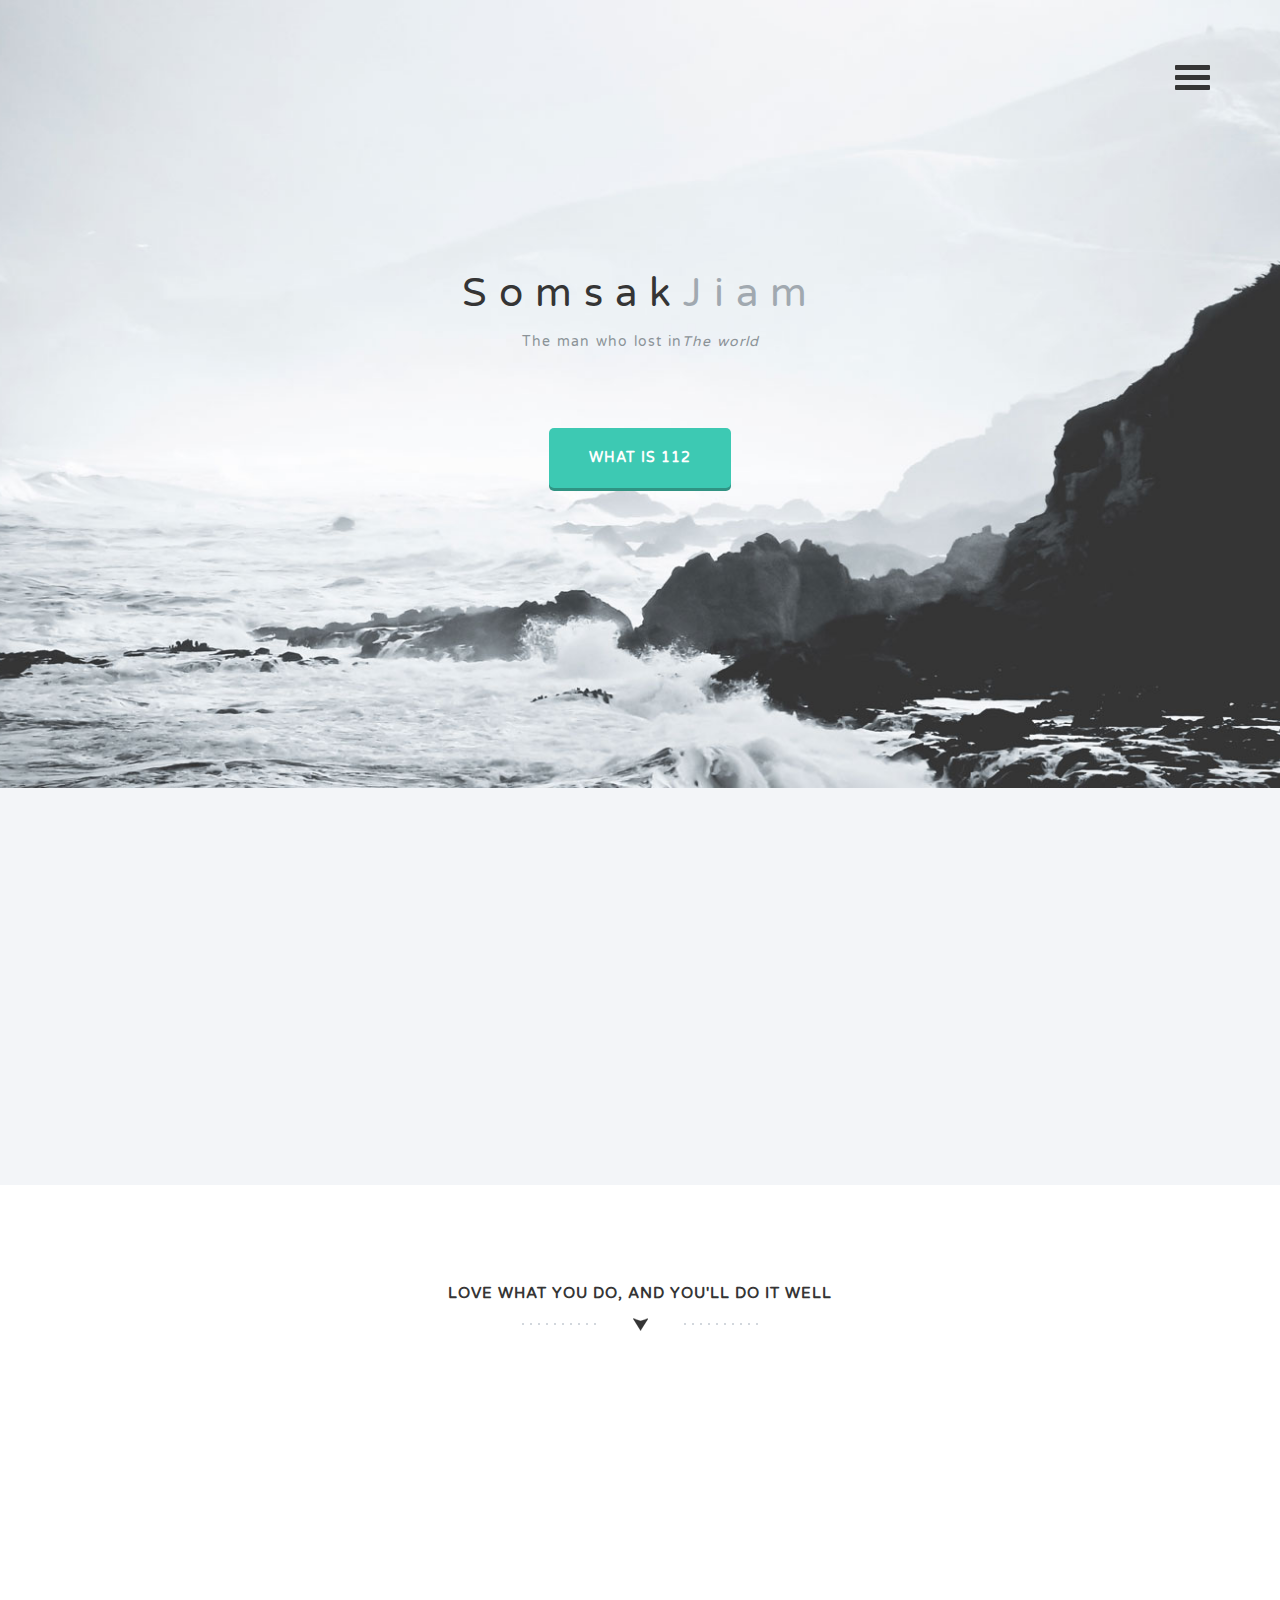
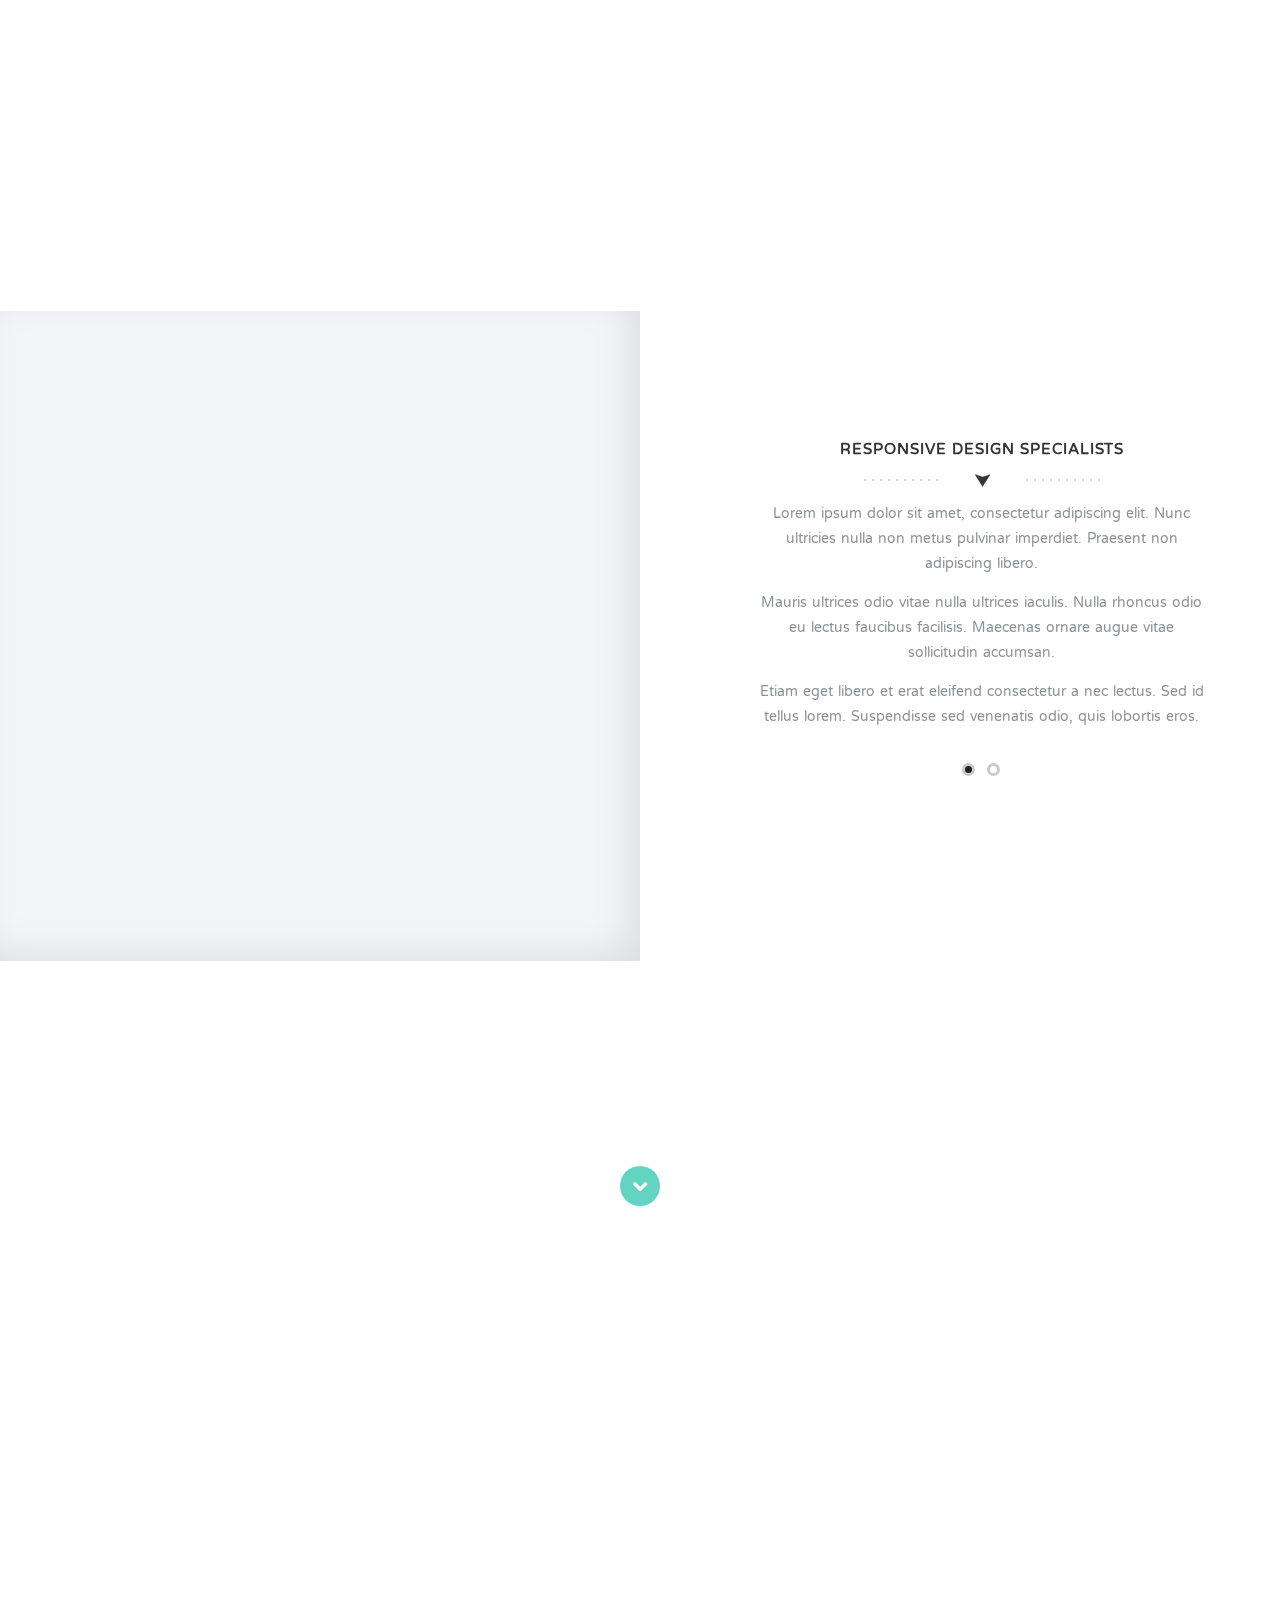
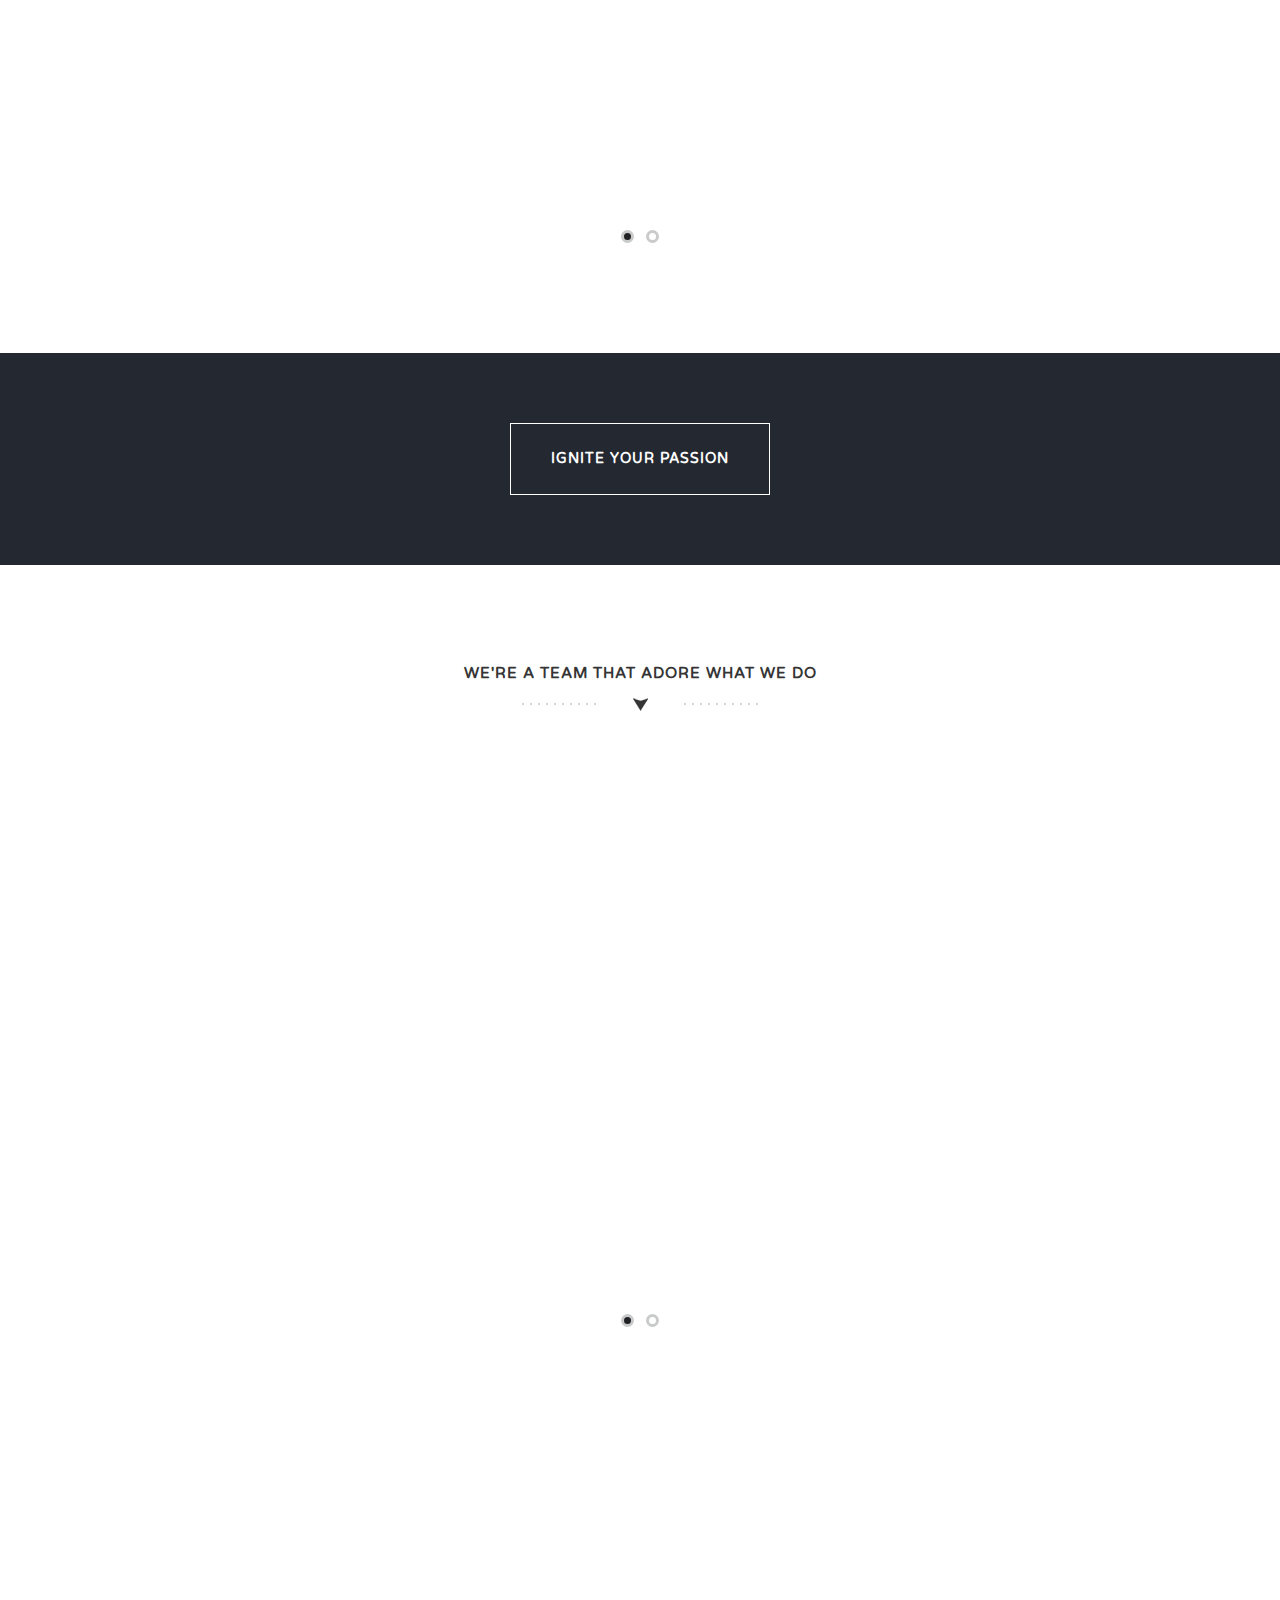
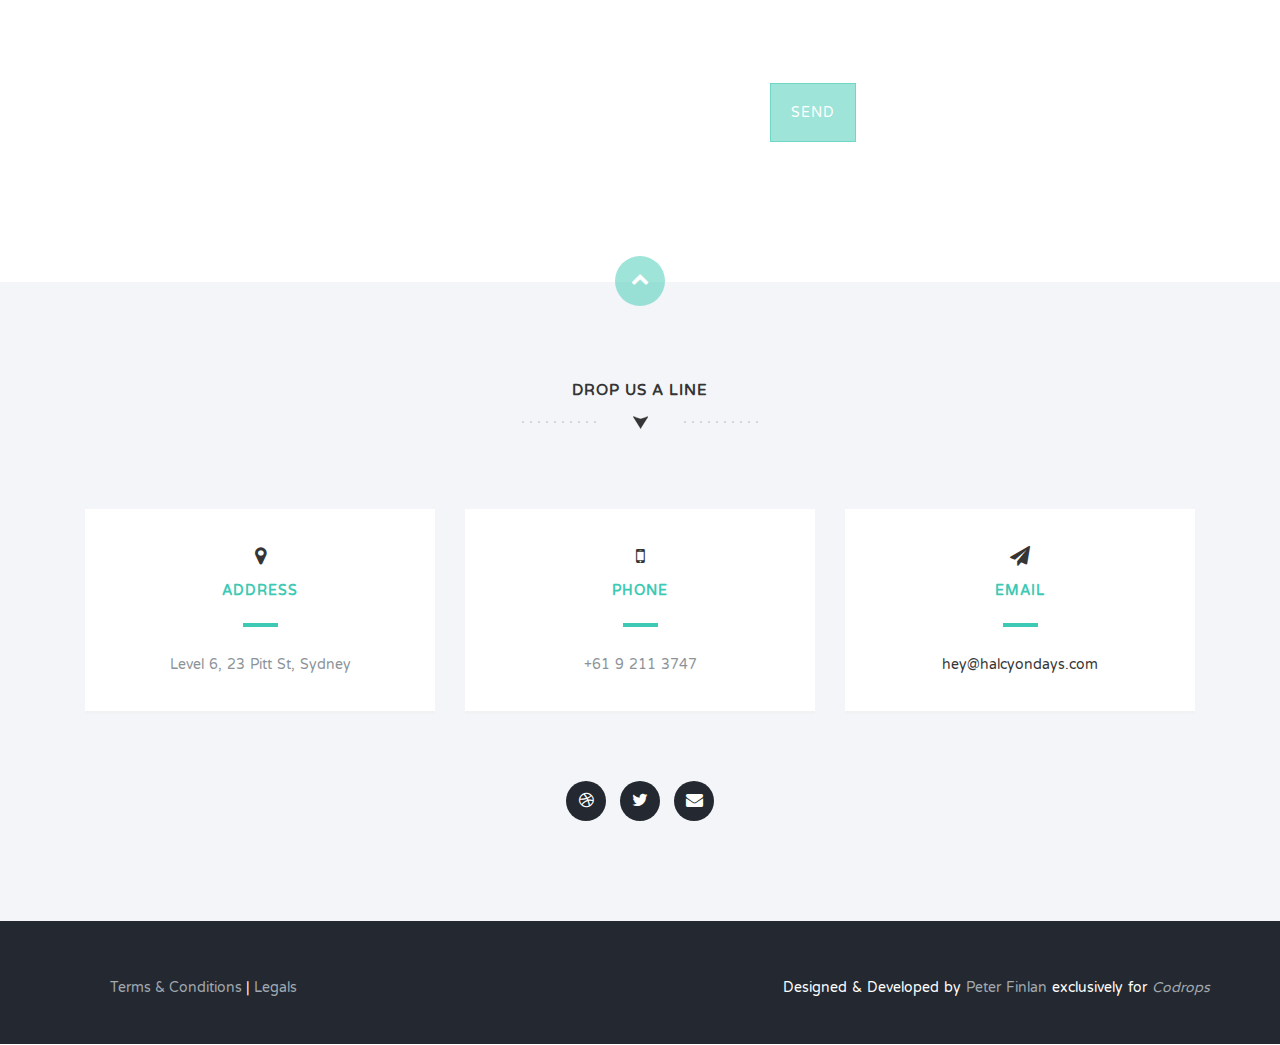
==== commit 3eb592ae: "Update index.html" ====
--- a/index.html
+++ b/index.html
@@ -48,13 +48,13 @@
               </div>
               <div class="row">
                 <div class="col-md-8 col-md-offset-2 text-center inner">
-                  <h1 class="animated fadeInDown">HALCYON<span>DAYS</span></h1>
-                  <p class="animated fadeInUp delay-05s">An exclusive HTML5/CSS3 freebie by Peter Finlan, for <em>Codrops</em></p>
+                  <h1 class="animated fadeInDown">Somsak<span>Jiam</span></h1>
+                  <p class="animated fadeInUp delay-05s">The man who lost in<em>The world</em></p>
                 </div>
               </div>
               <div class="row">
                 <div class="col-md-6 col-md-offset-3 text-center">
-                  <a href="http://tympanus.net/codrops/?p=19439" class="learn-more-btn">Back to the article</a>
+                  <a href="http://th.wikipedia.org/wiki/%E0%B8%84%E0%B8%A7%E0%B8%B2%E0%B8%A1%E0%B8%9C%E0%B8%B4%E0%B8%94%E0%B8%95%E0%B9%88%E0%B8%AD%E0%B8%AD%E0%B8%87%E0%B8%84%E0%B9%8C%E0%B8%9E%E0%B8%A3%E0%B8%B0%E0%B8%A1%E0%B8%AB%E0%B8%B2%E0%B8%81%E0%B8%A9%E0%B8%B1%E0%B8%95%E0%B8%A3%E0%B8%B4%E0%B8%A2%E0%B9%8C%E0%B9%84%E0%B8%97%E0%B8%A2" class="learn-more-btn">What is 112</a>
                 </div>
               </div>
             </div>
@@ -417,4 +417,4 @@
         <script src="js/jquery.flexslider.js"></script>
         <script src="js/modernizr.js"></script>
       </body>
-    </html>+    </html>
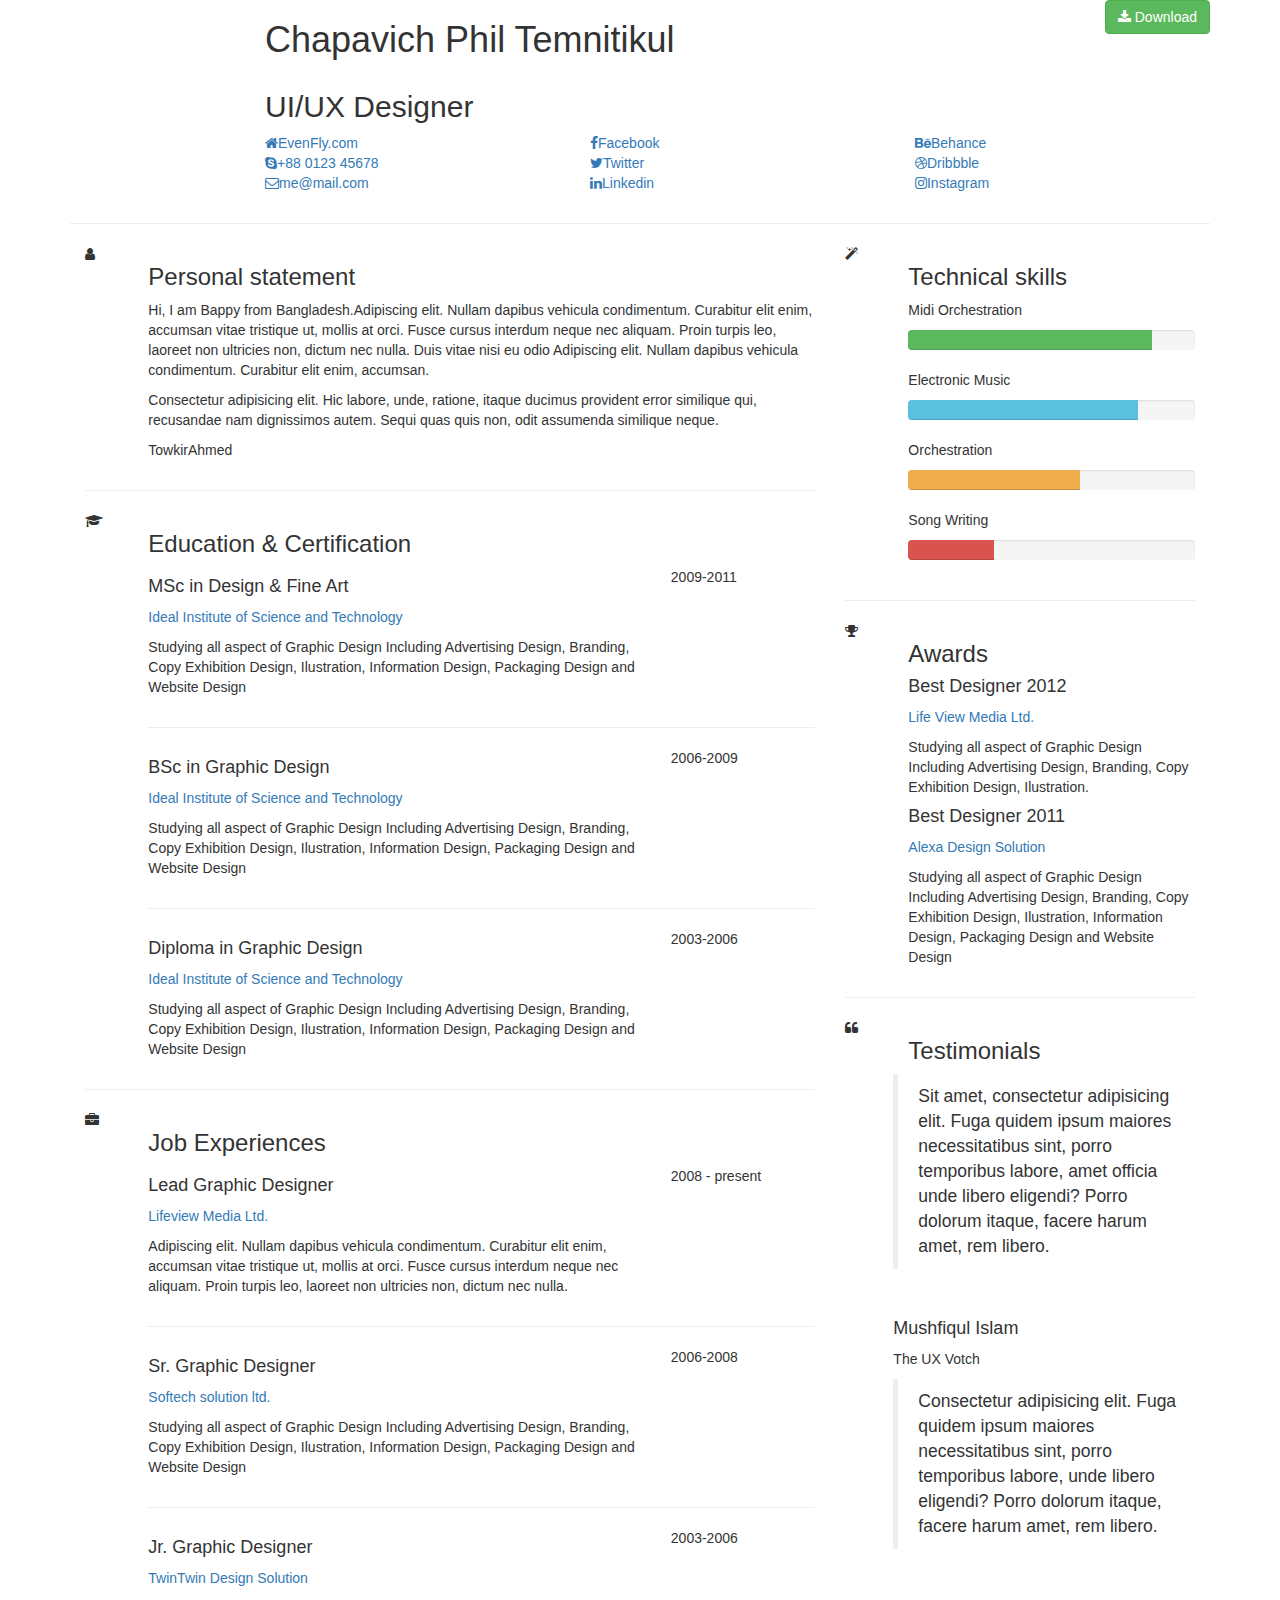
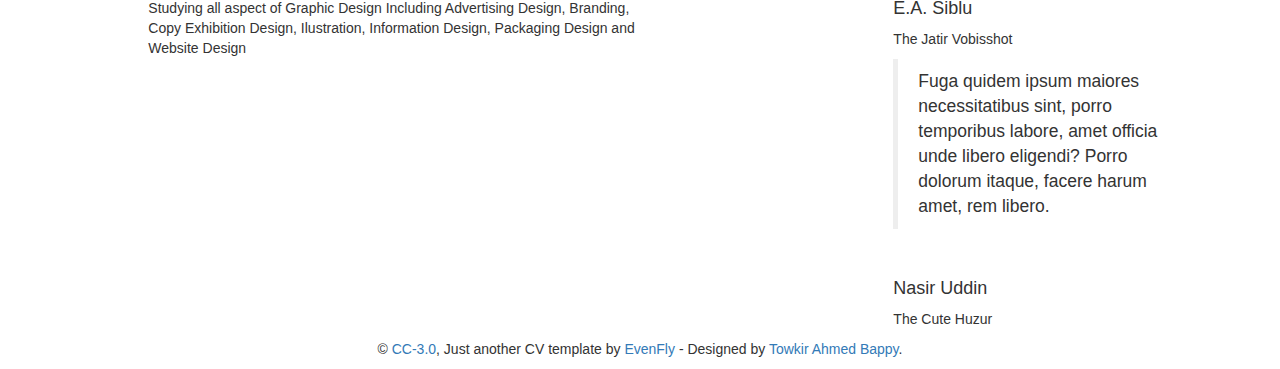
==== commit 13ecbdf4: "text" ====
--- a/index.html
+++ b/index.html
@@ -1,420 +1,385 @@
 <!DOCTYPE html>
-<html lang="en">
-  <head>
-    <meta charset="utf-8">
-    <meta http-equiv="X-UA-Compatible" content="IE=edge">
-    <meta name="viewport" content="width=device-width, initial-scale=1">
-    <title>Halcyon Days - An Exclusive Freebie for Codrops by Peter Finlan.</title>
-    <link href='http://fonts.googleapis.com/css?family=Varela+Round' rel='stylesheet' type='text/css'>
-    <link href="css/bootstrap.min.css" rel="stylesheet">
-    <link href="http://netdna.bootstrapcdn.com/font-awesome/4.1.0/css/font-awesome.min.css" rel="stylesheet">
-    <link href="css/flexslider.css" rel="stylesheet" >
-    <link href="css/styles.css" rel="stylesheet">
-    <link href="css/queries.css" rel="stylesheet">
-    <link href="css/animate.css" rel="stylesheet">
-        <!-- HTML5 Shim and Respond.js IE8 support of HTML5 elements and media queries -->
-        <!-- WARNING: Respond.js doesn't work if you view the page via file:// -->
-        <!--[if lt IE 9]>
-        <script src="https://oss.maxcdn.com/libs/html5shiv/3.7.0/html5shiv.js"></script>
-        <script src="https://oss.maxcdn.com/libs/respond.js/1.4.2/respond.min.js"></script>
-        <![endif]-->
-      </head>
-      <body id="top">
-        <header id="home">
-          <nav>
-            <div class="container-fluid">
-              <div class="row">
-                <div class="col-md-8 col-md-offset-2 col-sm-8 col-sm-offset-2 col-xs-8 col-xs-offset-2">
-                  <nav class="pull">
-                    <ul class="top-nav">
-                      <li><a href="#intro">Introduction <span class="indicator"><i class="fa fa-angle-right"></i></span></a></li>
-                      <li><a href="#features">Features <span class="indicator"><i class="fa fa-angle-right"></i></span></a></li>
-                      <li><a href="#responsive">Responsive Design <span class="indicator"><i class="fa fa-angle-right"></i></span></a></li>
-                      <li><a href="#portfolio">Portfolio <span class="indicator"><i class="fa fa-angle-right"></i></span></a></li>
-                      <li><a href="#team">Team <span class="indicator"><i class="fa fa-angle-right"></i></span></a></li>
-                      <li><a href="#contact">Get in Touch <span class="indicator"><i class="fa fa-angle-right"></i></span></a></li>
-                    </ul>
-                  </nav>
+<html lang="">
+
+
+<head>
+    <meta charset="UTF-8">
+    <meta name="viewport" content="width=device-width, initial-scale=1.0">
+
+    <!-- ===========================
+    THEME INFO
+    =========================== -->
+    <meta name="description" content="CVstrap is another Free minimal CV HTML theme by EvenFly built with Bootstrap 3.3.0. and released under CC-3.0 license.">
+    <meta name="keywords" content="curriculum vitae, cv, one page, onepage, bootstrap, responsive, resume, timeline, free cv">
+    <meta name="author" content="Mamun Srizon">
+
+    <!-- ===========================
+    SITE TITLE
+    =========================== -->
+    <title>CVstrap - Free Bootstrap CV Template by EvenFly</title>
+
+    <!-- ===========================
+    FAVICONS
+    =========================== -->
+    <link rel="icon" href="img/favicon.png">
+    <link rel="apple-touch-icon" sizes="144x144" href="img/apple-touch-icon-ipad-retina.png" />
+    <link rel="apple-touch-icon" sizes="114x114" href="img/apple-touch-icon-iphone-retina.png" />
+    <link rel="apple-touch-icon" sizes="72x72" href="img/apple-touch-icon-ipad.png" />
+    <link rel="apple-touch-icon" sizes="57x57" href="img/apple-touch-icon-iphone.png" />
+
+    <!-- ===========================
+    STYLESHEETS
+    =========================== -->
+    <link rel="stylesheet" href="//maxcdn.bootstrapcdn.com/bootstrap/3.3.0/css/bootstrap.min.css">
+    <link rel="stylesheet" href="css/style.css">
+    <link rel="stylesheet" href="css/responsive.css">
+
+    <!-- ===========================
+    FONTS & ICONS
+    =========================== -->
+    <link href='//fonts.googleapis.com/css?family=Kristi|Alegreya+Sans:300' rel='stylesheet' type='text/css'>
+    <link href="//maxcdn.bootstrapcdn.com/font-awesome/4.2.0/css/font-awesome.min.css" rel="stylesheet">
+
+
+    <!--[if IE]>
+        <script src="https://cdn.jsdelivr.net/html5shiv/3.7.2/html5shiv.min.js"></script>
+        <script src="https://cdn.jsdelivr.net/respond/1.4.2/respond.min.js"></script>
+    <![endif]-->
+</head>
+
+<body>
+    <div class="container">
+        <!-- ===========================
+        HEADER
+        ============================ -->
+        <div id="header" class="row">
+            <div class="col-sm-2">
+                <img class="propic" src="img/bappy.jpg" alt="">
+            </div>
+            <!-- photo end-->
+
+            <div class="col-sm-10">
+                <div class="cv-title">
+                    <div class="row">
+                        <div class="col-sm-7">
+                            <h1>Chapavich Phil Temnitikul</h1>
+                        </div>
+                        <div class="col-sm-5 text-right dl-share">
+                            <!-- AddToAny BEGIN 
+                            <a class="a2a_dd btn btn-default" href=""><span class="fa fa-share "></span> Share</a>
+                            <script type="text/javascript">
+                                var a2a_config = a2a_config || {};
+                                a2a_config.linkname = "Phil Resume";
+                                a2a_config.num_services = 6;
+                                a2a_config.prioritize = ["facebook", "twitter", "google_plus", "linkedin", "pinterest", "email"];
+                            </script>
+                            <script type="text/javascript" src="//static.addtoany.com/menu/page.js"></script>
+                            <!-- AddToAny END -->
+
+                            <a class="btn btn-success" href=""><span class="fa fa-download"></span> Download</a>
+                        </div>
+                    </div>
+                    <h2>UI/UX Designer</h2>
+                </div><!-- Title end-->
+
+                <!-- ===========================
+                SOCIAL & CONTACT
+                ============================ -->
+                <div class="row">
+                    <div class="col-sm-4">
+                        <ul class="list-unstyled">
+                            <li><a href=""><span class="social fa fa-home"></span>EvenFly.com</a>
+                            </li>
+                            <li><a href=""><span class="social fa fa-skype"></span>+88 0123 45678</a>
+                            </li>
+                            <li><a href="mailto:chupawicht@gmail.com"><span class="social fa fa-envelope-o"></span>me@mail.com</a>
+                            </li>
+                        </ul>
+                    </div><!-- social 1st col end-->
+
+                    <div class="col-sm-4">
+                        <ul class="list-unstyled">
+                            <li><a href=""><span class="social fa fa-facebook"></span>Facebook</a>
+                            </li>
+                            <li><a href=""><span class="social fa fa-twitter"></span>Twitter</a>
+                            </li>
+                            <li><a href=""><span class="social fa fa-linkedin"></span>Linkedin</a>
+                            </li>
+                        </ul>
+                    </div><!-- social 2nd col end-->
+
+                    <div class="col-sm-4">
+                        <ul class="list-unstyled">
+                            <li><a href=""><span class="social fa fa-behance"></span>Behance</a>
+                            </li>
+                            <li><a href=""><span class="social fa fa-dribbble"></span>Dribbble</a>
+                            </li>
+                            <li><a href=""><span class="social fa fa-instagram"></span>Instagram</a>
+                            </li>
+                        </ul>
+                    </div><!-- social 3rd col end-->
+                </div><!-- header social end-->
+            </div><!-- header right end-->
+        </div><!-- header end-->
+
+        <hr class="firsthr">
+
+        <!-- ===========================
+        BODY LEFT PART
+        ============================ -->
+        <div class="col-md-8 mainleft">
+            <div id="statement" class="row mobmid">
+                <div class="col-sm-1">
+                    <span class="secicon fa fa-user"></span>
+                </div><!--icon end-->
+
+                <div class="col-sm-11">
+                    <h3>Personal statement </h3>
+                    <p>Hi, I am Bappy from Bangladesh.Adipiscing elit. Nullam dapibus vehicula condimentum. Curabitur elit enim, accumsan vitae tristique ut, mollis at orci. Fusce cursus interdum neque nec aliquam. Proin turpis leo, laoreet non ultricies non, dictum nec nulla. Duis vitae nisi eu odio Adipiscing elit. Nullam dapibus vehicula condimentum. Curabitur elit enim, accumsan.</p>
+
+                    <p>Consectetur adipisicing elit. Hic labore, unde, ratione, itaque ducimus provident error similique qui, recusandae nam dignissimos autem. Sequi quas quis non, odit assumenda similique neque.</p>
+
+                    <p class="signature">TowkirAhmed</p>
+                </div><!--info end-->
+            </div><!--personal statement end-->
+
+            <hr>
+
+            <div id="education" class="row mobmid">
+                <div class="col-sm-1">
+                    <span class="secicon fa fa-graduation-cap"></span>
+                </div><!--icon end-->
+
+                <div class="col-sm-11">
+                    <h3>Education &amp; Certification</h3>
+
+                    <div class="row">
+                        <div class="col-md-9">
+                            <h4>MSc in Design &amp; Fine Art</h4>
+                            <p class="sub"><a href="">Ideal Institute of Science and Technology</a>
+                            </p>
+                            <p>Studying all aspect of Graphic Design Including Advertising Design, Branding, Copy Exhibition Design, Ilustration, Information Design, Packaging Design and Website Design</p>
+                        </div>
+
+                        <div class="year col-md-3">
+                            <p>2009-2011</p>
+                        </div>
+                    </div><!--Education & Certification 1 end-->
+                    
+                    <hr>
+                    
+                    <div class="row">
+                        <div class="col-md-9">
+                            <h4>BSc in Graphic Design</h4>
+                            <p class="sub"><a href="">Ideal Institute of Science and Technology</a>
+                            </p>
+                            <p>Studying all aspect of Graphic Design Including Advertising Design, Branding, Copy Exhibition Design, Ilustration, Information Design, Packaging Design and Website Design</p>
+                        </div>
+
+                        <div class="year col-md-3">
+                            <p>2006-2009</p>
+                        </div>
+                    </div><!--Education & Certification 2 end-->
+
+                    <hr>
+
+                    <div class="row">
+                        <div class="col-md-9">
+                            <h4>Diploma in Graphic Design</h4>
+                            <p class="sub"><a href="">Ideal Institute of Science and Technology</a>
+                            </p>
+                            <p>Studying all aspect of Graphic Design Including Advertising Design, Branding, Copy Exhibition Design, Ilustration, Information Design, Packaging Design and Website Design</p>
+                        </div>
+
+                        <div class="year col-md-3">
+                            <p>2003-2006</p>
+                        </div>
+                    </div><!--Education & Certification 3 end-->
                 </div>
-              </div>
+            </div><!--Education & Certifications end-->
+            
+            <hr>
+
+            <!-- ===========================
+            JOB EXPERIENCES
+            ============================ -->
+            <div id="job" class="row mobmid">
+                <div class="col-sm-1">
+                    <span class="secicon fa fa-briefcase"></span>
+                </div><!--icon end-->
+
+                <div class="col-sm-11">
+                    <h3>Job Experiences</h3>
+
+                    <div class="row">
+                        <div class="col-md-9">
+                            <h4>Lead Graphic Designer</h4>
+                            <p class="sub"><a href="">Lifeview Media Ltd.</a>
+                            </p>
+                            <p>Adipiscing elit. Nullam dapibus vehicula condimentum. Curabitur elit enim, accumsan vitae tristique ut, mollis at orci. Fusce cursus interdum neque nec aliquam. Proin turpis leo, laoreet non ultricies non, dictum nec nulla.</p>
+                        </div>
+
+                        <div class="year col-md-3">
+                            <p>2008 - present</p>
+                        </div>
+                    </div><!--Job 1 end-->
+                    
+                    <hr>
+                    
+                    <div class="row">
+                        <div class="col-md-9">
+                            <h4>Sr. Graphic Designer</h4>
+                            <p class="sub"><a href="">Softech solution ltd.</a>
+                            </p>
+                            <p>Studying all aspect of Graphic Design Including Advertising Design, Branding, Copy Exhibition Design, Ilustration, Information Design, Packaging Design and Website Design</p>
+                        </div>
+
+                        <div class="year col-md-3">
+                            <p>2006-2008</p>
+                        </div>
+                    </div><!--Job 2 end-->
+                    
+                    <hr>
+                    
+                       <div class="row">
+                        <div class="col-md-9">
+                            <h4>Jr. Graphic Designer</h4>
+                            <p class="sub"><a href="">TwinTwin Design Solution</a>
+                            </p>
+                            <p>Studying all aspect of Graphic Design Including Advertising Design, Branding, Copy Exhibition Design, Ilustration, Information Design, Packaging Design and Website Design</p>
+                        </div>
+
+                        <div class="year col-md-3">
+                            <p>2003-2006</p>
+                        </div>
+                    </div><!--Job 3 end-->
+                </div><!--Job experiences end-->
+            </div><!--Job experiences end-->
+        </div><!--left end-->
+        
+        <!-- ===========================
+        SIDEBAR
+        =========================== -->
+        <div class="col-md-4 mainright">
+            <div class="row">
+                <div class="col-sm-1 col-md-2 mobmid">
+                    <span class="secicon fa fa-magic"></span>
+                </div><!--icon end-->
+
+                <div class="col-sm-11 col-md-10">
+                    <h3 class="mobmid">Technical skills </h3>
+
+                    <p>Midi Orchestration</p>
+                    <div class="progress">
+                        <div class="progress-bar progress-bar-success" role="progressbar" aria-valuenow="65" aria-valuemin="0" aria-valuemax="100" style="width: 85%">
+                            <span class="sr-only">85% Complete (success)</span>
+                        </div>
+                    </div><!--skill end-->
+
+
+                    <p>Electronic Music</p>
+                    <div class="progress">
+                        <div class="progress-bar progress-bar-info" role="progressbar" aria-valuenow="85" aria-valuemin="0" aria-valuemax="100" style="width: 80%">
+                            <span class="sr-only">80% Complete</span>
+                        </div>
+                    </div><!--skill end-->
+
+                    <p>Orchestration</p>
+                    <div class="progress">
+                        <div class="progress-bar progress-bar-warning" role="progressbar" aria-valuenow="60" aria-valuemin="0" aria-valuemax="100" style="width: 60%">
+                            <span class="sr-only">60% Complete (warning)</span>
+                        </div>
+                    </div><!--skill end-->
+
+                    <p>Song Writing</p>
+                    <div class="progress">
+                        <div class="progress-bar progress-bar-danger" role="progressbar" aria-valuenow="30" aria-valuemin="0" aria-valuemax="100" style="width: 30%">
+                            <span class="sr-only">30% Complete (danger)</span>
+                        </div>
+                    </div><!--skill end-->
+                </div><!--info end-->
+            </div><!--tech skills end-->
+            
+            <hr>
+
+            <div class="row mobmid">
+                <div class="col-sm-1 col-md-2">
+                    <span class="secicon fa fa-trophy"></span>
+                </div><!--icon end-->
+
+                <div class="col-sm-11 col-md-10 ">
+                    <h3>Awards</h3>
+
+                    <div class="award">
+                        <h4>Best Designer 2012</h4>
+                        <p class="sub"><a href="">Life View Media Ltd.</a></p>
+                        <p>Studying all aspect of Graphic Design Including Advertising Design, Branding, Copy Exhibition Design, Ilustration.</p>
+                    </div>
+                    <!--1st award end-->
+
+                    <div class="award">
+                        <h4>Best Designer 2011</h4>
+                        <p class="sub"><a href="">Alexa Design Solution</a></p>
+                        <p>Studying all aspect of Graphic Design Including Advertising Design, Branding, Copy Exhibition Design, Ilustration, Information Design, Packaging Design and Website Design</p>
+                    </div><!--1st award end-->
+                </div><!--awards end-->
+
             </div>
-          </nav>
-          <section class="hero" id="hero">
-            <div class="container">
-              <div class="row">
-                <div class="col-md-12 text-right navicon">
-                  <a id="nav-toggle" class="nav_slide_button" href="#"><span></span></a>
-                </div>
-              </div>
-              <div class="row">
-                <div class="col-md-8 col-md-offset-2 text-center inner">
-                  <h1 class="animated fadeInDown">Somsak<span>Jiam</span></h1>
-                  <p class="animated fadeInUp delay-05s">The man who lost in<em>The world</em></p>
-                </div>
-              </div>
-              <div class="row">
-                <div class="col-md-6 col-md-offset-3 text-center">
-                  <a href="http://th.wikipedia.org/wiki/%E0%B8%84%E0%B8%A7%E0%B8%B2%E0%B8%A1%E0%B8%9C%E0%B8%B4%E0%B8%94%E0%B8%95%E0%B9%88%E0%B8%AD%E0%B8%AD%E0%B8%87%E0%B8%84%E0%B9%8C%E0%B8%9E%E0%B8%A3%E0%B8%B0%E0%B8%A1%E0%B8%AB%E0%B8%B2%E0%B8%81%E0%B8%A9%E0%B8%B1%E0%B8%95%E0%B8%A3%E0%B8%B4%E0%B8%A2%E0%B9%8C%E0%B9%84%E0%B8%97%E0%B8%A2" class="learn-more-btn">What is 112</a>
-                </div>
-              </div>
-            </div>
-          </section>
-        </header>
-        <section class="intro text-center section-padding" id="intro">
-          <div class="container">
-            <div class="row">
-              <div class="col-md-8 col-md-offset-2 wp1">
-                <h1 class="arrow">A Creative Portfolio Template</h1>
-                <p>Sed a lorem quis neque interdum <a href="#">consequat ut sed sem</a>. Duis quis tempor nunc. Interdum et malesuada fames ac ante ipsum primis in faucibus. Praesent id tempor ipsum. Fusce at massa ac nunc porta fringilla sed eget neque. Quisque quis pretium nulla. Fusce eget bibendum neque, vel volutpat augue. Lorem ipsum dolor sit amet, consectetur adipiscing elit. Interdum et malesuada fames ac ante ipsum primis in faucibus.</p>
-              </div>
-            </div>
-          </div>
-        </section>
-        <section class="features text-center section-padding" id="features">
-          <div class="container">
-            <div class="row">
-              <div class="col-md-12">
-                <h1 class="arrow">Love what you do, and you'll do it well</h1>
-                <div class="features-wrapper">
-                  <div class="col-md-4 wp2">
-                    <div class="icon">
-                      <i class="fa fa-laptop shadow"></i>
-                    </div>
-                    <h2>Digital Design</h2>
-                    <p>Lorem ipsum dolor sit amet, consectetur adipiscing elit. Sed a lorem quis neque interdum consequat ut sed sem. Duis quis tempor nunc. Interdum et malesuada fames ac ante ipsum
-                    primis in faucibus.</p>
-                  </div>
-                  <div class="col-md-4 wp2 delay-05s">
-                    <div class="icon">
-                      <i class="fa fa-code shadow"></i>
-                    </div>
-                    <h2>Web Development</h2>
-                    <p>Lorem ipsum dolor sit amet, consectetur adipiscing elit. Sed a lorem quis neque interdum consequat ut sed sem. Duis quis tempor nunc. Interdum et malesuada fames ac ante ipsum
-                    primis in faucibus.</p>
-                  </div>
-                  <div class="col-md-4 wp2 delay-1s">
-                    <div class="icon">
-                      <i class="fa fa-heart shadow"></i>
-                    </div>
-                    <h2>Creative Direction</h2>
-                    <p>Lorem ipsum dolor sit amet, consectetur adipiscing elit. Sed a lorem quis neque interdum consequat ut sed sem. Duis quis tempor nunc. Interdum et malesuada fames ac ante ipsum
-                    primis in faucibus.</p>
-                  </div>
-                  <div class="clearfix"></div>
-                </div>
-              </div>
-            </div>
-          </div>
-        </section>
-        <section class="text-center" id="responsive">
-          <div class="container-fluid nopadding responsive-services">
-            <div class="wrapper">
-              <div class="iphone">
-                <div class="wp3"></div>
-              </div>
-              <div class="fluid-white"></div>
-            </div>
-            <div class="container designs">
-              <div class="row">
-                <div class="col-md-5 col-md-offset-7">
-                  <div id="servicesSlider">
-                    <ul class="slides">
-                      <li>
-                        <h1 class="arrow">Responsive Design Specialists</h1>
-                        <p>Lorem ipsum dolor sit amet, consectetur adipiscing elit. Nunc ultricies nulla non metus pulvinar imperdiet. Praesent non adipiscing libero. </p>
-                        <p>
-                        Mauris ultrices odio vitae nulla ultrices iaculis. Nulla rhoncus odio eu lectus faucibus facilisis. Maecenas ornare augue vitae sollicitudin accumsan. </p>
-                        <p>Etiam eget libero et erat eleifend consectetur a nec lectus. Sed id tellus lorem. Suspendisse sed venenatis odio, quis lobortis eros.</p>
-                      </li>
-                      <li>
-                        <h1 class="arrow">Bootstrap Professionals</h1>
-                        <p>Lorem ipsum dolor sit amet, consectetur adipiscing elit. Nunc ultricies nulla non metus pulvinar imperdiet. Praesent non adipiscing libero. </p>
-                        <p>
-                        Mauris ultrices odio vitae nulla ultrices iaculis. Nulla rhoncus odio eu lectus faucibus facilisis. Maecenas ornare augue vitae sollicitudin accumsan. </p>
-                        <p>Etiam eget libero et erat eleifend consectetur a nec lectus. Sed id tellus lorem. Suspendisse sed venenatis odio, quis lobortis eros.</p>
-                      </li>
-                    </ul>
-                  </div>
-                </div>
-              </div>
-            </div>
-          </div>
-        </section>
-        <section class="swag text-center">
-          <div class="container">
-            <div class="row">
-              <div class="col-md-8 col-md-offset-2">
-                <h1>I got 99 Problems<span>but <em>design</em> 'aint one</span></h1>
-                <a href="#portfolio" class="down-arrow-btn"><i class="fa fa-chevron-down"></i></a>
-              </div>
-            </div>
-          </div>
-        </section>
-        <section class="portfolio text-center section-padding" id="portfolio">
-          <div class="container">
-            <div class="row">
-              <div id="portfolioSlider">
-                <ul class="slides">
-                  <li>
-                    <div class="col-md-4 wp4">
-                      <div class="overlay-effect effects clearfix">
-                        <div class="img">
-                          <img src="img/portfolio-01.jpg" alt="Portfolio Item">
-                          <div class="overlay">
-                            <a href="#" class="expand"><i class="fa fa-search"></i><br>View More</a>
-                            <a class="close-overlay hidden">x</a>
-                          </div>
-                        </div>
-                      </div>
-                      <h2>Creative Minds</h2>
-                      <p>Lorem ipsum dolor sit amet, consectetur adipiscing elit. Nunc ultricies nulla non metus pulvinar imperdiet. Praesent non adipiscing libero.</p>
-                    </div>
-                    <div class="col-md-4 wp4 delay-05s">
-                      <div class="overlay-effect effects clearfix">
-                        <div class="img">
-                          <img src="img/portfolio-02.jpg" alt="Portfolio Item">
-                          <div class="overlay">
-                            <a href="#" class="expand"><i class="fa fa-search"></i><br>View More</a>
-                            <a class="close-overlay hidden">x</a>
-                          </div>
-                        </div>
-                      </div>
-                      <h2>Creative Hearts</h2>
-                      <p>Lorem ipsum dolor sit amet, consectetur adipiscing elit. Nunc ultricies nulla non metus pulvinar imperdiet. Praesent non adipiscing libero.</p>
-                    </div>
-                    <div class="col-md-4 wp4 delay-1s">
-                      <div class="overlay-effect effects clearfix">
-                        <div class="img">
-                          <img src="img/portfolio-03.jpg" alt="Portfolio Item">
-                          <div class="overlay">
-                            <a href="#" class="expand"><i class="fa fa-search"></i><br>View More</a>
-                            <a class="close-overlay hidden">x</a>
-                          </div>
-                        </div>
-                      </div>
-                      <h2>Creative Ideas</h2>
-                      <p>Lorem ipsum dolor sit amet, consectetur adipiscing elit. Nunc ultricies nulla non metus pulvinar imperdiet. Praesent non adipiscing libero.</p>
-                    </div>
-                  </li>
-                  <li>
-                    <div class="col-md-4 wp4">
-                      <div class="overlay-effect effects clearfix">
-                        <div class="img">
-                          <img src="img/portfolio-01.jpg" alt="Portfolio Item">
-                          <div class="overlay">
-                            <a href="#" class="expand"><i class="fa fa-search"></i><br>View More</a>
-                            <a class="close-overlay hidden">x</a>
-                          </div>
-                        </div>
-                      </div>
-                      <h2>Creative Minds</h2>
-                      <p>Lorem ipsum dolor sit amet, consectetur adipiscing elit. Nunc ultricies nulla non metus pulvinar imperdiet. Praesent non adipiscing libero.</p>
-                    </div>
-                    <div class="col-md-4 wp4 delay-05s">
-                      <div class="overlay-effect effects clearfix">
-                        <div class="img">
-                          <img src="img/portfolio-02.jpg" alt="Portfolio Item">
-                          <div class="overlay">
-                            <a href="#" class="expand"><i class="fa fa-search"></i><br>View More</a>
-                            <a class="close-overlay hidden">x</a>
-                          </div>
-                        </div>
-                      </div>
-                      <h2>Creative Hearts</h2>
-                      <p>Lorem ipsum dolor sit amet, consectetur adipiscing elit. Nunc ultricies nulla non metus pulvinar imperdiet. Praesent non adipiscing libero.</p>
-                    </div>
-                    <div class="col-md-4 wp4 delay-1s">
-                      <div class="overlay-effect effects clearfix">
-                        <div class="img">
-                          <img src="img/portfolio-03.jpg" alt="Portfolio Item">
-                          <div class="overlay">
-                            <a href="#" class="expand"><i class="fa fa-search"></i><br>View More</a>
-                            <a class="close-overlay hidden">x</a>
-                          </div>
-                        </div>
-                      </div>
-                      <h2>Creative Ideas</h2>
-                      <p>Lorem ipsum dolor sit amet, consectetur adipiscing elit. Nunc ultricies nulla non metus pulvinar imperdiet. Praesent non adipiscing libero.</p>
-                    </div>
-                  </li>
-                </ul>
-              </div>
-            </div>
-          </div>
-        </section>
-        <div class="ignite-cta text-center">
-          <div class="container">
-            <div class="row">
-              <div class="col-md-12">
-                <a href="#" class="ignite-btn">Ignite Your Passion</a>
-              </div>
-            </div>
-          </div>
-        </div>
-        <section class="team text-center section-padding" id="team">
-          <div class="container">
-            <div class="row">
-              <div class="col-md-12">
-                <h1 class="arrow">We're a team that adore what we do</h1>
-              </div>
-            </div>
-            <div class="row">
-              <div class="team-wrapper">
-                <div id="teamSlider">
-                  <ul class="slides">
-                    <li>
-                      <div class="col-md-4 wp5">
-                        <img src="img/team-01.png" alt="Team Member">
-                        <h2>Jon Snow</h2>
-                        <p>Lorem ipsum dolor sit amet, consectetur adipiscing elit. Nunc ultricies nulla non metus pulvinar imperdiet. Praesent non adipiscing libero.</p>
-                        <div class="social">
-                          <ul class="social-buttons">
-                            <li><a href="#" class="social-btn"><i class="fa fa-dribbble"></i></a></li>
-                            <li><a href="#" class="social-btn"><i class="fa fa-twitter"></i></a></li>
-                            <li><a href="#" class="social-btn"><i class="fa fa-envelope"></i></a></li>
-                          </ul>
-                        </div>
-                      </div>
-                      
-                      <div class="col-md-4 wp5 delay-05s">
-                        <img src="img/team-02.png" alt="Team Member">
-                        <h2>Cersei Lannister</h2>
-                        <p>Lorem ipsum dolor sit amet, consectetur adipiscing elit. Nunc ultricies nulla non metus pulvinar imperdiet. Praesent non adipiscing libero.</p>
-                        <div class="social">
-                          <ul class="social-buttons">
-                            <li><a href="#" class="social-btn"><i class="fa fa-dribbble"></i></a></li>
-                            <li><a href="#" class="social-btn"><i class="fa fa-twitter"></i></a></li>
-                            <li><a href="#" class="social-btn"><i class="fa fa-envelope"></i></a></li>
-                          </ul>
-                        </div>
-                      </div>
-                      <div class="col-md-4 wp5 delay-1s">
-                        <img src="img/team-03.png" alt="Team Member">
-                        <h2>Jamie Lannister</h2>
-                        <p>Lorem ipsum dolor sit amet, consectetur adipiscing elit. Nunc ultricies nulla non metus pulvinar imperdiet. Praesent non adipiscing libero.</p>
-                        <div class="social">
-                          <ul class="social-buttons">
-                            <li><a href="#" class="social-btn"><i class="fa fa-dribbble"></i></a></li>
-                            <li><a href="#" class="social-btn"><i class="fa fa-twitter"></i></a></li>
-                            <li><a href="#" class="social-btn"><i class="fa fa-envelope"></i></a></li>
-                          </ul>
-                        </div>
-                      </div>
-                    </li>
-                    <li>
-                      <div class="col-md-4 wp5">
-                        <img src="img/team-01.png" alt="Team Member">
-                        <h2>Jon Snow</h2>
-                        <p>Lorem ipsum dolor sit amet, consectetur adipiscing elit. Nunc ultricies nulla non metus pulvinar imperdiet. Praesent non adipiscing libero.</p>
-                        <div class="social">
-                          <ul class="social-buttons">
-                            <li><a href="#" class="social-btn"><i class="fa fa-dribbble"></i></a></li>
-                            <li><a href="#" class="social-btn"><i class="fa fa-twitter"></i></a></li>
-                            <li><a href="#" class="social-btn"><i class="fa fa-envelope"></i></a></li>
-                          </ul>
-                        </div>
-                      </div>
-                      <div class="col-md-4 wp5 delay-05s">
-                        <img src="img/team-02.png" alt="Team Member">
-                        <h2>Cersei Lannister</h2>
-                        <p>Lorem ipsum dolor sit amet, consectetur adipiscing elit. Nunc ultricies nulla non metus pulvinar imperdiet. Praesent non adipiscing libero.</p>
-                        <div class="social">
-                          <ul class="social-buttons">
-                            <li><a href="#" class="social-btn"><i class="fa fa-dribbble"></i></a></li>
-                            <li><a href="#" class="social-btn"><i class="fa fa-twitter"></i></a></li>
-                            <li><a href="#" class="social-btn"><i class="fa fa-envelope"></i></a></li>
-                          </ul>
-                        </div>
-                      </div>
-                      <div class="col-md-4 wp5 delay-1s">
-                        <img src="img/team-03.png" alt="Team Member">
-                        <h2>Jamie Lannister</h2>
-                        <p>Lorem ipsum dolor sit amet, consectetur adipiscing elit. Nunc ultricies nulla non metus pulvinar imperdiet. Praesent non adipiscing libero.</p>
-                        <div class="social">
-                          <ul class="social-buttons">
-                            <li><a href="#" class="social-btn"><i class="fa fa-dribbble"></i></a></li>
-                            <li><a href="#" class="social-btn"><i class="fa fa-twitter"></i></a></li>
-                            <li><a href="#" class="social-btn"><i class="fa fa-envelope"></i></a></li>
-                          </ul>
-                        </div>
-                      </div>
-                    </li>
-                  </ul>
-                </div>
-              </div>
-            </div>
-          </div>
-        </section>
-        <section class="subscribe text-center">
-          <div class="container">
-            <h1><i class="fa fa-paper-plane"></i><span>Subscribe to stay in the loop</span></h1>
-            <form action="#">
-              <input type="text" name="" value="" placeholder="" required>
-              <input type="submit" name="" value="Send">
-            </form>
-          </div>
-        </section>
-        <section class="dark-bg text-center section-padding contact-wrap" id="contact">
-          <a href="#top" class="up-btn"><i class="fa fa-chevron-up"></i></a>
-          <div class="container">
-            <div class="row">
-              <div class="col-md-12">
-                <h1 class="arrow">Drop us a line</h1>
-              </div>
-            </div>
-            <div class="row contact-details">
-              <div class="col-md-4">
-                <div class="light-box box-hover">
-                  <h2><i class="fa fa-map-marker"></i><span>Address</span></h2>
-                  <p>Level 6, 23 Pitt St, Sydney</p>
-                </div>
-              </div>
-              <div class="col-md-4">
-                <div class="light-box box-hover">
-                  <h2><i class="fa fa-mobile"></i><span>Phone</span></h2>
-                  <p>+61 9 211 3747</p>
-                </div>
-              </div>
-              <div class="col-md-4">
-                <div class="light-box box-hover">
-                  <h2><i class="fa fa-paper-plane"></i><span>Email</span></h2>
-                  <p><a href="#">hey@halcyondays.com</a></p>
-                </div>
-              </div>
-            </div>
-            <div class="row">
-              <div class="col-md-12">
-                <ul class="social-buttons">
-                  <li><a href="#" class="social-btn"><i class="fa fa-dribbble"></i></a></li>
-                  <li><a href="#" class="social-btn"><i class="fa fa-twitter"></i></a></li>
-                  <li><a href="#" class="social-btn"><i class="fa fa-envelope"></i></a></li>
-                </ul>
-              </div>
-            </div>
-          </div>
-        </section>
-        <footer>
-          <div class="container">
-            <div class="row">
-              <div class="col-md-6">
-                <ul class="legals">
-                  <li><a href="#">Terms &amp; Conditions</a></li>
-                  <li><a href="#">Legals</a></li>
-                </ul>
-              </div>
-              <div class="col-md-6 credit">
-                <p>Designed &amp; Developed by <a href="http://www.peterfinlan.com/">Peter Finlan</a> exclusively for <a href="http://tympanus.net/codrops/"><em>Codrops</em></a></p>
-              </div>
-            </div>
-          </div>
-        </footer>
-        <!-- jQuery (necessary for Bootstrap's JavaScript plugins) -->
-        <script src="https://ajax.googleapis.com/ajax/libs/jquery/1.11.0/jquery.min.js"></script>
-        <!-- Include all compiled plugins (below), or include individual files as needed -->
-        <script src="js/waypoints.min.js"></script>
-        <script src="js/bootstrap.min.js"></script>
-        <script src="js/scripts.js"></script>
-        <script src="js/jquery.flexslider.js"></script>
-        <script src="js/modernizr.js"></script>
-      </body>
-    </html>
+            
+            <hr>
+
+            <div class="row ">
+                <div class="col-sm-1 col-md-2 mobmid">
+                    <span class="secicon fa fa-quote-left"></span>
+                </div><!--icon end-->
+
+                <div class="col-sm-11 col-md-10 testimonials">
+                    <h3 class="mobmid">Testimonials </h3>
+
+                    <div class="row">
+                        <blockquote>
+                            <p>Sit amet, consectetur adipisicing elit. Fuga quidem ipsum maiores necessitatibus sint, porro temporibus labore, amet officia unde libero eligendi? Porro dolorum itaque, facere harum amet, rem libero.</p>
+                        </blockquote>
+                        <img src="img/mushfiq.jpg" alt="">
+                        <h4>Mushfiqul Islam</h4>
+                        <p>The UX Votch</p>
+                    </div><!--1st testimonial end-->
+
+                    <div class="row">
+                        <blockquote>
+                            <p>Consectetur adipisicing elit. Fuga quidem ipsum maiores necessitatibus sint, porro temporibus labore, unde libero eligendi? Porro dolorum itaque, facere harum amet, rem libero.</p>
+                        </blockquote>
+                        <img src="img/siblu.jpg" alt="">
+                        <h4>E.A. Siblu</h4>
+                        <p>The Jatir Vobisshot</p>
+                    </div><!--2nd testimonial end-->
+
+                    <div class="row">
+                        <blockquote>
+                            <p>Fuga quidem ipsum maiores necessitatibus sint, porro temporibus labore, amet officia unde libero eligendi? Porro dolorum itaque, facere harum amet, rem libero.</p>
+                        </blockquote>
+                        <img src="img/nasir.jpg" alt="">
+                        <h4>Nasir Uddin</h4>
+                        <p>The Cute Huzur</p>
+                    </div><!--3rd testimonial end-->
+                </div><!--testimonials end-->
+            </div><!--tech skills end-->
+        </div><!--right end-->
+    </div><!--container end-->
+
+    <!-- ===========================
+    FOOTER
+    =========================== -->
+    <footer class="text-center">
+        <p>&copy; <a href="http://creativecommons.org/licenses/by/3.0/">CC-3.0</a>, Just another CV template by <a href="https://evenfly.com">EvenFly </a> - Designed by <a target="_blank" href="http://www.facebook.com/towkirahmedbappy">Towkir Ahmed Bappy</a>.
+        </p>
+    </footer>
+
+    <!--necessary scripts and plugins-->
+    <script src="//ajax.googleapis.com/ajax/libs/jquery/1.11.1/jquery.min.js"></script>
+    <script src="//maxcdn.bootstrapcdn.com/bootstrap/3.3.1/js/bootstrap.min.js"></script>
+    <script src="js/jquery.nicescroll.min.js"></script>
+    <script src="js/evenfly.js"></script>
+</body>
+
+</html>